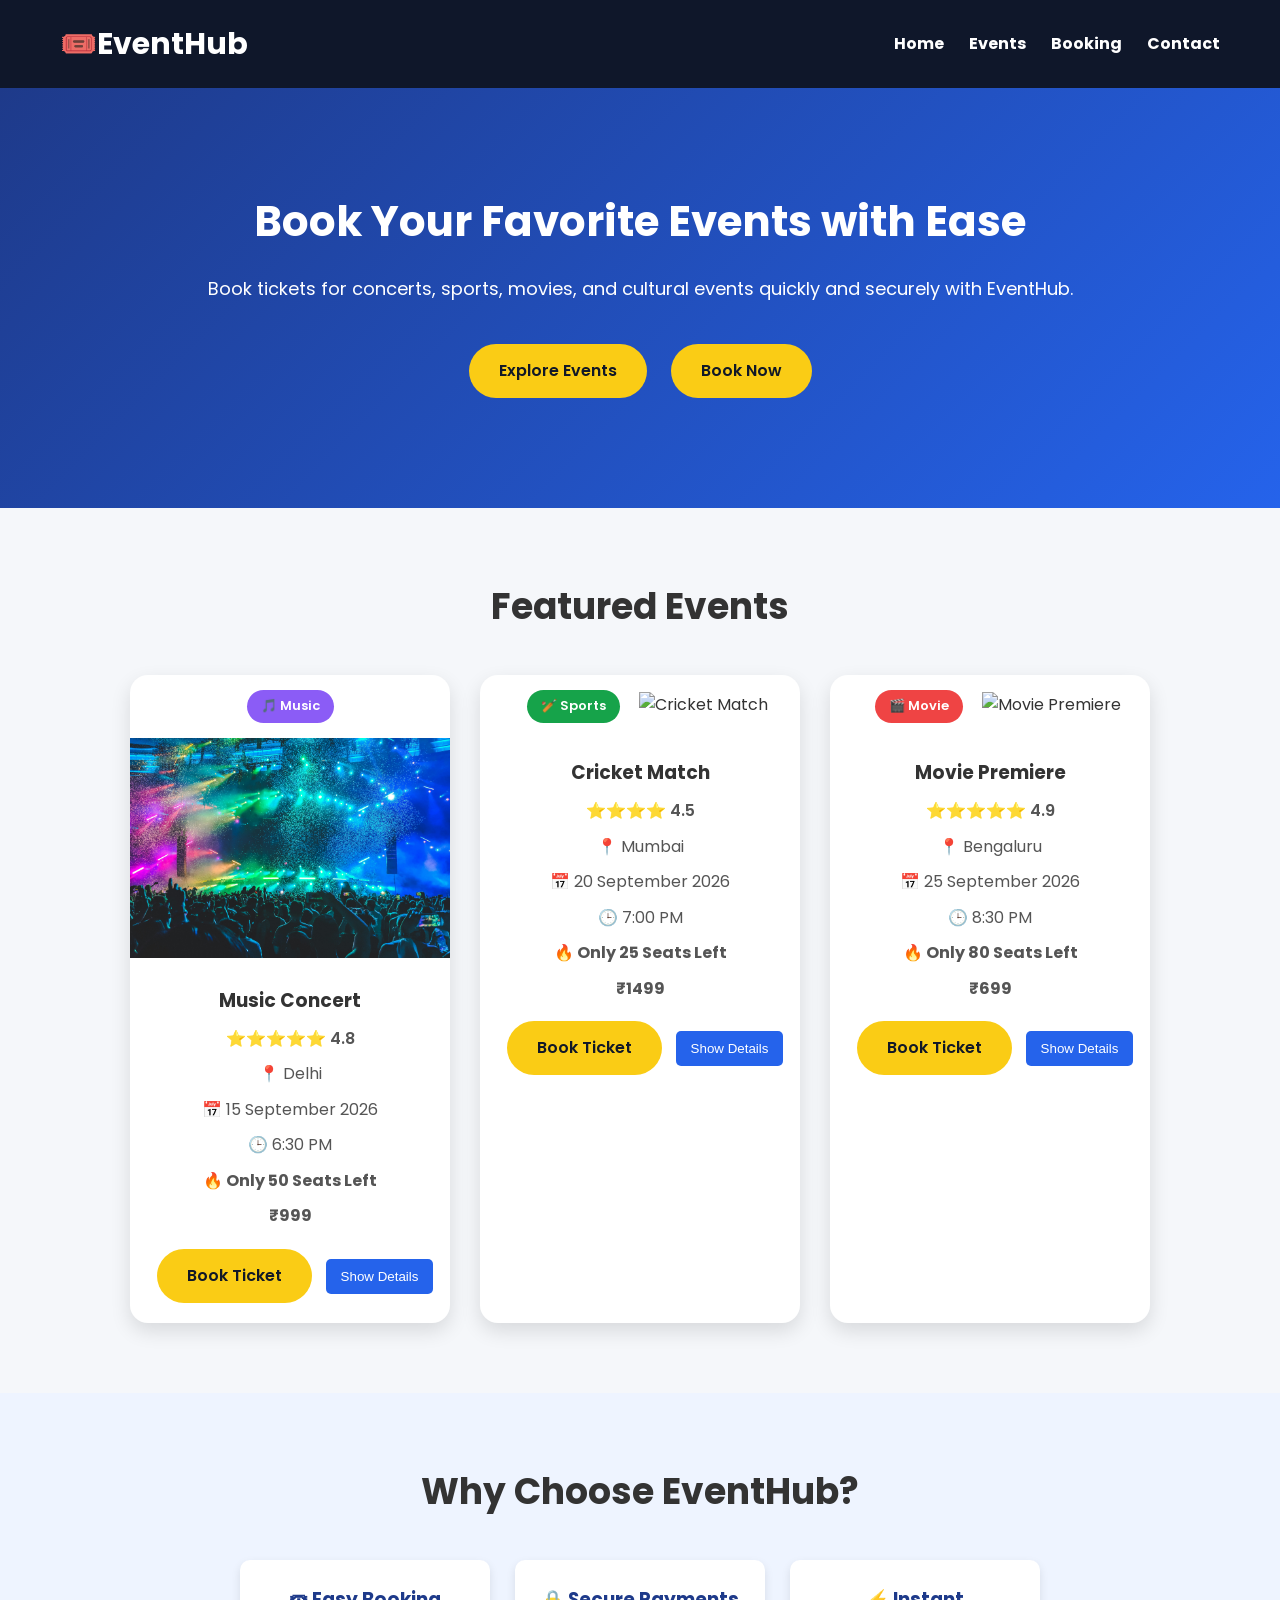
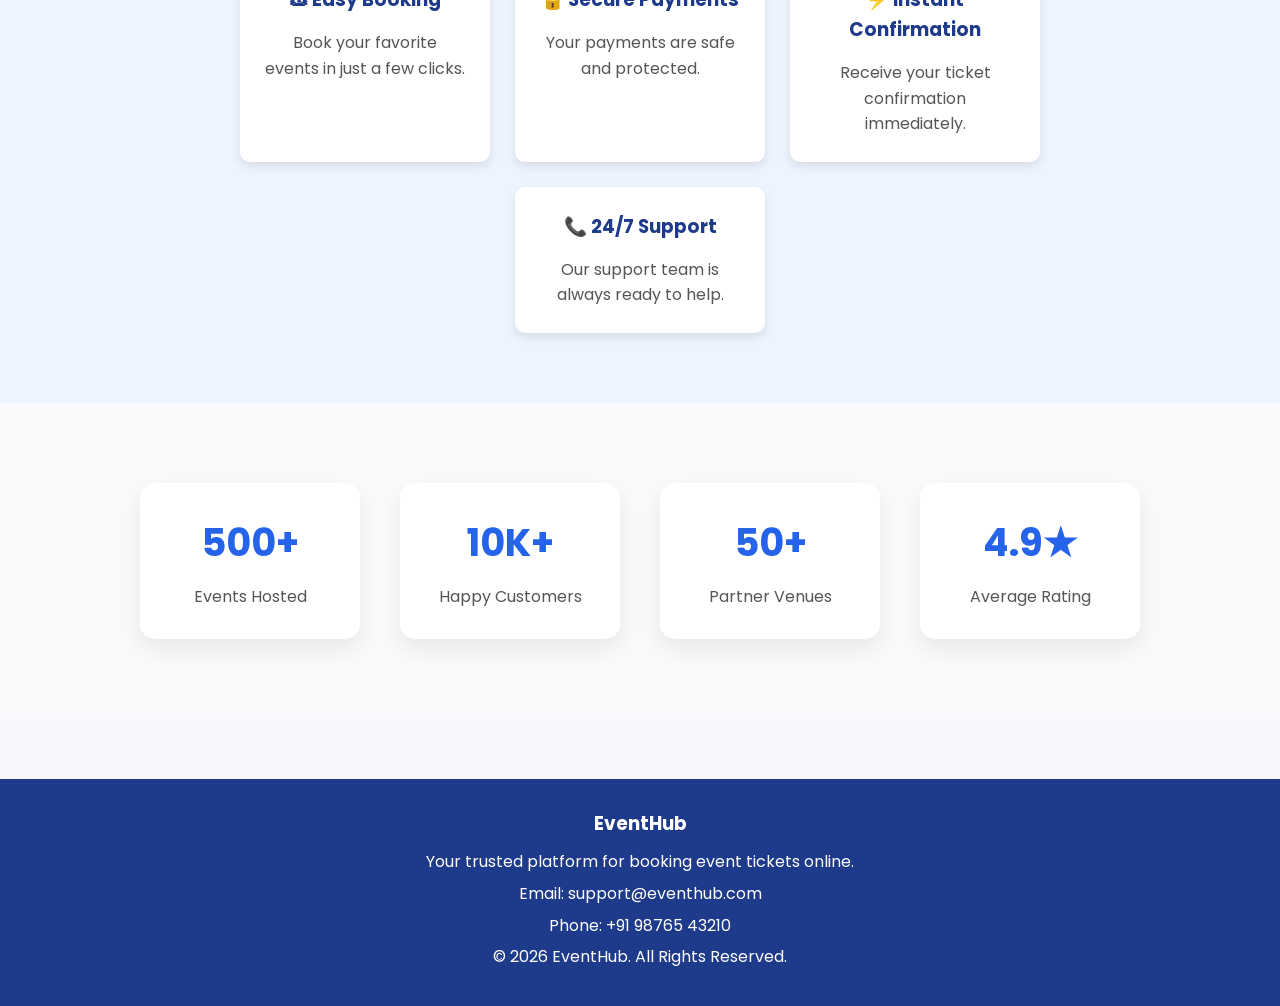
==== index.html @ b38b3102 "Add statistics section and enhance homepage UI" ====
<!DOCTYPE html>
<html lang="en">

<head>
    <meta charset="UTF-8">
    <meta name="viewport" content="width=device-width, initial-scale=1.0">
    <title>EventHub - Event Ticket Booking System</title>
    

    <link rel="preconnect" href="https://fonts.googleapis.com">
<link rel="preconnect" href="https://fonts.gstatic.com" crossorigin>

<link href="https://fonts.googleapis.com/css2?family=Poppins:wght@300;400;500;600;700&display=swap" rel="stylesheet">
    <link rel="stylesheet" href="css/style.css">
    <link rel="stylesheet" href="css/responsive.css">
</head>

<body>
<header>
    <div class="logo">
        <h1>🎟️EventHub</h1>
    </div>

    <nav>
        <ul>
            <li><a href="index.html">Home</a></li>
            <li><a href="events.html">Events</a></li>
            <li><a href="booking.html">Booking</a></li>
            <li><a href="contact.html">Contact</a></li>
        </ul>
    </nav>
</header>
<section class="hero">
    <div class="hero-content">
        <h2>Book Your Favorite Events with Ease</h2>

        <p>
            Book tickets for concerts, sports, movies, and cultural events
            quickly and securely with EventHub.
        </p>

        <a href="events.html" class="btn">Explore Events</a>
        <a href="booking.html" class="btn">Book Now</a>
    </div>
    </section>

     <section class="events">

    <h2>Featured Events</h2>

    <div class="event-container">

        <div class="event-card">
            <span class="badge music">🎵 Music</span>
            <img src="images/concert.jpg" alt="Music Concert">
            <h3>Music Concert</h3>
            <p class="rating">⭐⭐⭐⭐⭐ 4.8</p>
            <p>📍 Delhi</p>
            <p>📅 15 September 2026</p>
            <p>🕒 6:30 PM</p>
            <p class="seats">🔥 Only 50 Seats Left</p>
            <p><strong>₹999</strong></p>
            <a href="booking.html" class="btn">Book Ticket</a>
             <button class="details-btn">Show Details</button>

             <div class="event-details" style="display: none;">
    <p><strong>Venue:</strong> Jawaharlal Nehru Stadium, Delhi</p>
    <p><strong>Time:</strong> 6:30 PM</p>
    <p><strong>Organizer:</strong> EventHub</p>
</div>
        </div>

        <div class="event-card">
            <span class="badge sports">🏏 Sports</span>
            <img src="images/cricket.jpg" alt="Cricket Match">
            <h3>Cricket Match</h3>
            <p class="rating">⭐⭐⭐⭐ 4.5</p>
            <p>📍 Mumbai</p>
            <p>📅 20 September 2026</p>
            <p>🕒 7:00 PM</p>
            <p class="seats">🔥 Only 25 Seats Left</p>
            <p><strong>₹1499</strong></p>
            <a href="booking.html" class="btn">Book Ticket</a>
            <button class="details-btn">Show Details</button>

<div class="event-details" style="display: none;">
    <p><strong>Venue:</strong>Wankhede Stadium, Mumbai</p>
    <p><strong>Time:</strong> 7:00 PM</p>
    <p><strong>Organizer:</strong> EventHub</p>
</div>
        </div>

        <div class="event-card">
            <span class="badge movie">🎬 Movie</span>
            <img src="images/movie.jpg" alt="Movie Premiere">
            <h3>Movie Premiere</h3>
            <p class="rating">⭐⭐⭐⭐⭐ 4.9</p>
            <p>📍 Bengaluru</p>
            <p>📅 25 September 2026</p>
             <p>🕒 8:30 PM</p>
            <p class="seats">🔥 Only 80 Seats Left</p>
            <p><strong>₹699</strong></p>
            <a href="booking.html" class="btn">Book Ticket</a>
            <button class="details-btn">Show Details</button>

            <div class="event-details" style="display: none;">
    <p><strong>Venue:</strong> PVR Orion Mall, Bengaluru</p>
    <p><strong>Time:</strong> 8:30 PM</p>
    <p><strong>Organizer:</strong> EventHub</p>
</div>
        </div>

    </div>

</section>

<section class="why-us">

    <h2>Why Choose EventHub?</h2>

    <div class="why-container">

        <div class="why-card">
            <h3>🎟 Easy Booking</h3>
            <p>Book your favorite events in just a few clicks.</p>
        </div>

        <div class="why-card">
            <h3>🔒 Secure Payments</h3>
            <p>Your payments are safe and protected.</p>
        </div>

        <div class="why-card">
            <h3>⚡ Instant Confirmation</h3>
            <p>Receive your ticket confirmation immediately.</p>
        </div>

        <div class="why-card">
            <h3>📞 24/7 Support</h3>
            <p>Our support team is always ready to help.</p>
        </div>

    </div>

</section>

<section class="stats">

    <div class="stat-box">
        <h2>500+</h2>
        <p>Events Hosted</p>
    </div>

    <div class="stat-box">
        <h2>10K+</h2>
        <p>Happy Customers</p>
    </div>

    <div class="stat-box">
        <h2>50+</h2>
        <p>Partner Venues</p>
    </div>

    <div class="stat-box">
        <h2>4.9★</h2>
        <p>Average Rating</p>
    </div>

</section>
<script src="js/script.js"></script>
</body>

<footer>

    <h3>EventHub</h3>

    <p>Your trusted platform for booking event tickets online.</p>

    <p>Email: support@eventhub.com</p>

    <p>Phone: +91 98765 43210</p>

    <p>© 2026 EventHub. All Rights Reserved.</p>

</footer>

</html>
---- css/style.css ----
html{
    scroll-behavior:smooth;
}

/* Reset */
* {
    margin: 0;
    padding: 0;
    box-sizing: border-box;
}

body {
    font-family:'Poppins',sans-serif;
    line-height: 1.6;
    background-color: #f5f7fa;
    color: #333;
}

/* Header */
header {
    background: #0f172a;
    color: white;
    display: flex;
    justify-content: space-between;
    align-items: center;
    padding: 20px 60px;
}

.logo h1 {
    font-size: 30px;
}

/* Navigation */
nav ul {
    display: flex;
    list-style: none;
    gap: 25px;
}

nav a {
    color: white;
    text-decoration: none;
    font-weight: bold;
}

nav a:hover {
    color: #facc15;
}

/* Hero Section */
.hero {
    text-align: center;
    padding: 100px 20px;
    background:linear-gradient(135deg,#1e3a8a,#2563eb);
    color: white;
}

.hero h2 {
    font-size: 42px;
    margin-bottom: 20px;
}

.hero p {
    font-size: 18px;
    margin-bottom: 30px;
}

/* Buttons */
.btn{
    display:inline-block;
    padding:14px 30px;
    margin:10px;
    background:#facc15;
    color:#111827;
    text-decoration:none;
    border-radius:30px;
    font-weight:600;
    transition:.3s ease;
}

.btn:hover{
    transform:translateY(-3px);
    box-shadow:0 10px 20px rgba(0,0,0,.2);
    background:#eab308;
}

/* Featured Events */

.events{
    padding:70px 10%;
    text-align:center;
}

.events h2{
    font-size:36px;
    margin-bottom:40px;
}

.event-container{
    display:flex;
    justify-content:center;
    gap:30px;
    flex-wrap:wrap;
}

.event-card{
    background:#fff;
    width:320px;
    border-radius:18px;
    overflow:hidden;
    box-shadow:0 8px 20px rgba(0,0,0,.12);
    transition:.35s ease;
}

.event-card:hover{
    transform:translateY(-12px);
    box-shadow:0 18px 35px rgba(0,0,0,.18);
}

.event-card img{
    width:100%;
    height:220px;
    object-fit:cover;
    transition:.4s;
}

.event-card:hover img{
    transform:scale(1.05);
}

.event-card h3{
    margin-top:20px;
}

.event-card p{
    margin:10px;
    color:#555;
}

.event-card .btn{
    margin-bottom:20px;
}

/* Why Choose Us */

.why-us{
    padding:70px 10%;
    background:#eef4ff;
    text-align:center;
}

.why-us h2{
    font-size:36px;
    margin-bottom:40px;
}

.why-container{
    display:flex;
    gap:25px;
    justify-content:center;
    flex-wrap:wrap;
}

.why-card{
    background:white;
    width:250px;
    padding:25px;
    border-radius:10px;
    box-shadow:0 4px 10px rgba(0,0,0,.1);
    transition:.3s;
}

.why-card:hover{
    transform:translateY(-8px);
}

.why-card h3{
    margin-bottom:15px;
    color:#1e3a8a;
}

.why-card p{
    color:#555;
}

/* Footer */

footer{
    background:#1e3a8a;
    color:white;
    text-align:center;
    padding:40px 20px;
}

footer h3{
    margin-bottom:15px;
}

footer p{
    margin:8px 0;
}

/* Booking Section */

.booking{
    padding:70px 10%;
    text-align:center;
}

.booking h2{
    font-size:36px;
    margin-bottom:40px;
}

#bookingForm{
    max-width:600px;
    margin:auto;
    background:#ffffff;
    padding:30px;
    border-radius:12px;
    box-shadow:0 4px 12px rgba(0,0,0,0.15);
}

#bookingForm label{
    display:block;
    text-align:left;
    margin-top:15px;
    margin-bottom:8px;
    font-weight:bold;
}

#bookingForm input,
#bookingForm select{
    width:100%;
    padding:12px;
    border:1px solid #ccc;
    border-radius:6px;
    margin-bottom:15px;
    font-size:16px;
}

#bookingForm .btn{
    width:100%;
    margin-top:15px;
}

.details-btn{
    margin-top:10px;
    padding:10px 15px;
    background:#2563eb;
    color:white;
    border:none;
    border-radius:5px;
    cursor:pointer;
}

.event-details{
    margin-top:10px;
    text-align:left;
    padding:10px;
    background:#f5f5f5;
    border-radius:5px;
}

footer{
    background:#1e3a8a;
    color:white;
    text-align:center;
    padding:30px;
    margin-top:60px;
}

footer h3{
    margin-bottom:10px;
}

footer p{
    margin:6px 0;
}

#bookingForm textarea,
textarea{
    width:100%;
    padding:12px;
    border:1px solid #ccc;
    border-radius:6px;
    font-size:16px;
    margin-bottom:15px;
    resize:vertical;
}

/* Badge */

.badge{
    display:inline-block;
    padding:6px 14px;
    margin:15px;
    border-radius:30px;
    color:white;
    font-size:13px;
    font-weight:600;
}

.music{
    background:#8b5cf6;
}

.sports{
    background:#16a34a;
}

.movie{
    background:#ef4444;
}

/* Rating */

.rating{
    color:#f59e0b;
    font-weight:600;
}

/* Seats */

.seats{
    color:#dc2626;
    font-weight:bold;
}

/* Statistics */

.stats{
    display:flex;
    justify-content:center;
    gap:40px;
    flex-wrap:wrap;
    padding:80px 10%;
    background:#f8fafc;
}

.stat-box{
    background:white;
    width:220px;
    padding:30px;
    border-radius:15px;
    text-align:center;
    box-shadow:0 10px 25px rgba(0,0,0,.08);
    transition:.3s;
}

.stat-box:hover{
    transform:translateY(-8px);
}

.stat-box h2{
    color:#2563eb;
    font-size:38px;
    margin-bottom:10px;
}

.stat-box p{
    color:#555;
}
---- css/responsive.css ----
/* Tablet */

@media (max-width:992px){

header{
    flex-direction:column;
    text-align:center;
    padding:20px;
}

nav ul{
    margin-top:15px;
    flex-wrap:wrap;
    justify-content:center;
}

.hero h2{
    font-size:34px;
}

.event-container{
    justify-content:center;
}

}


/* Mobile */

@media (max-width:768px){

header{
    padding:20px;
}

nav ul{
    flex-direction:column;
    gap:15px;
}

.hero{
    padding:70px 20px;
}

.hero h2{
    font-size:28px;
}

.hero p{
    font-size:16px;
}

.event-card{
    width:100%;
}

.booking{
    padding:40px 20px;
}

#bookingForm{
    width:100%;
}

footer{
    text-align:center;
}

}
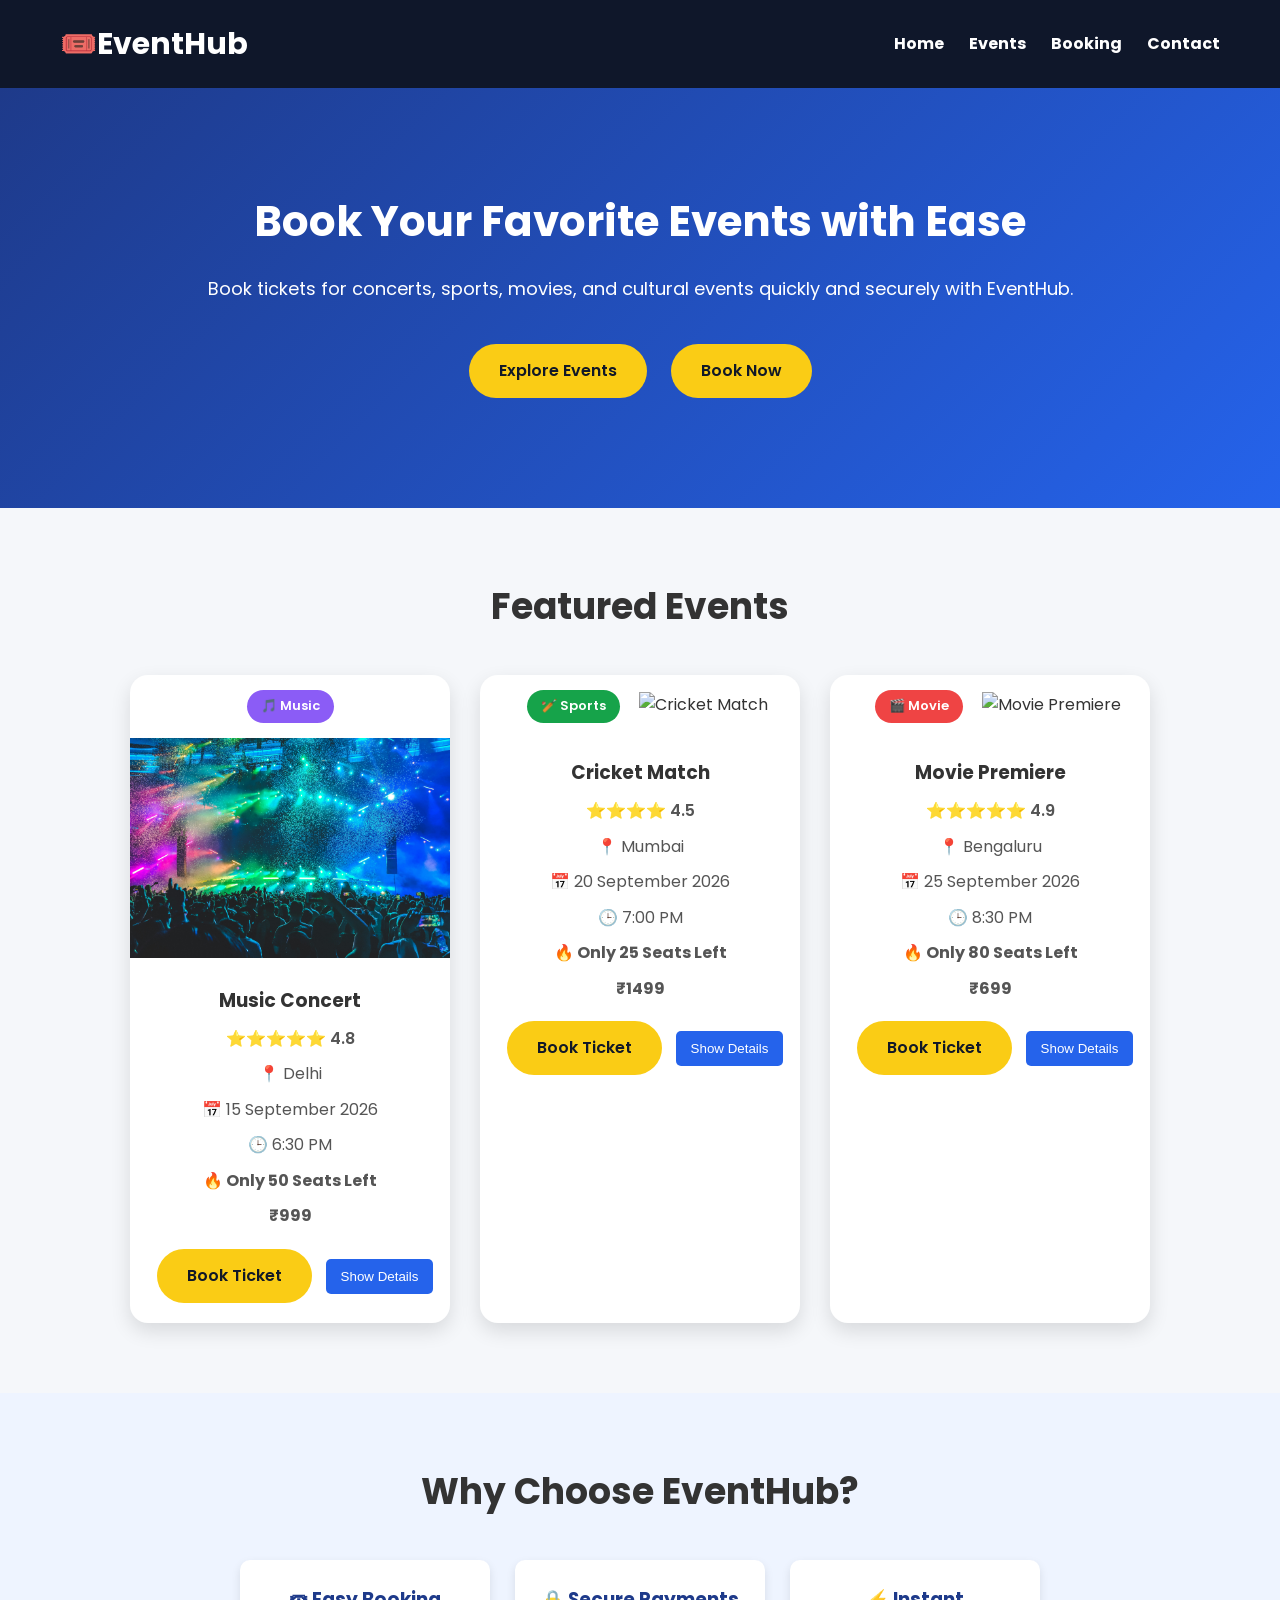
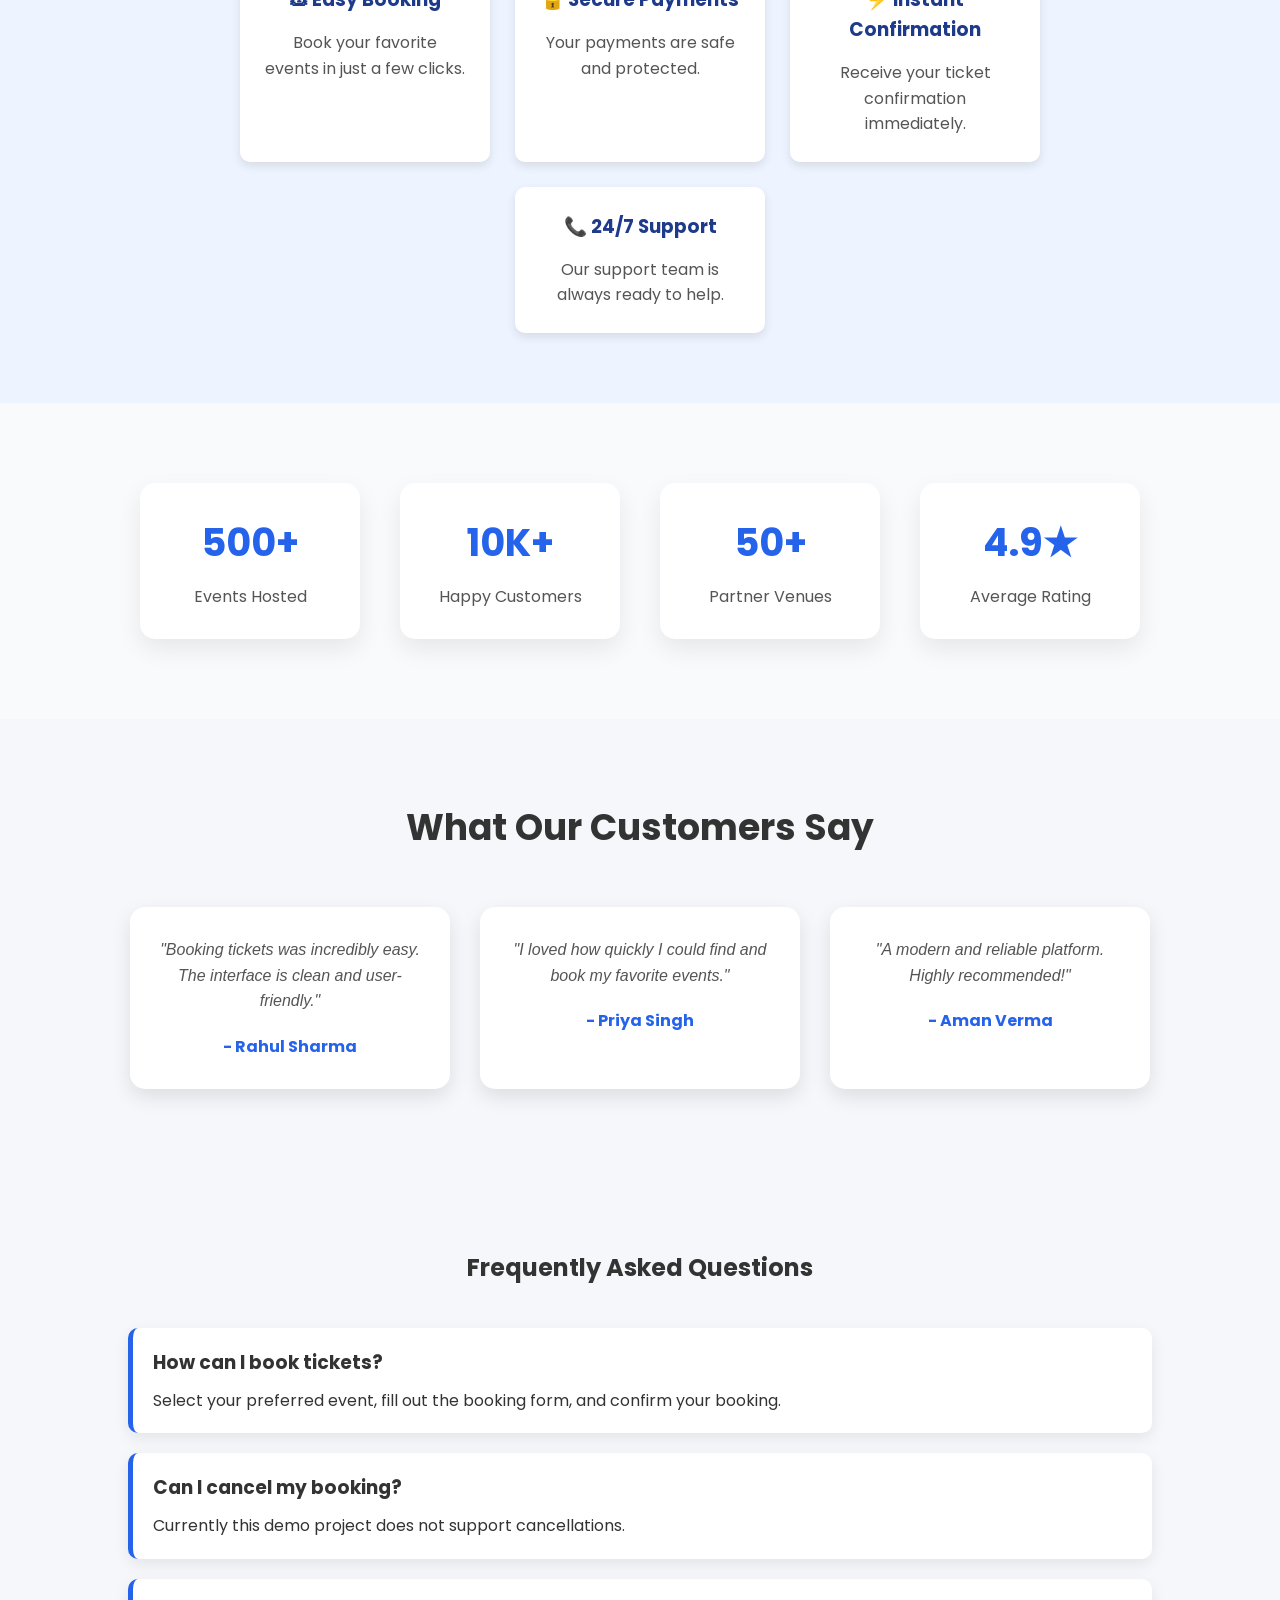
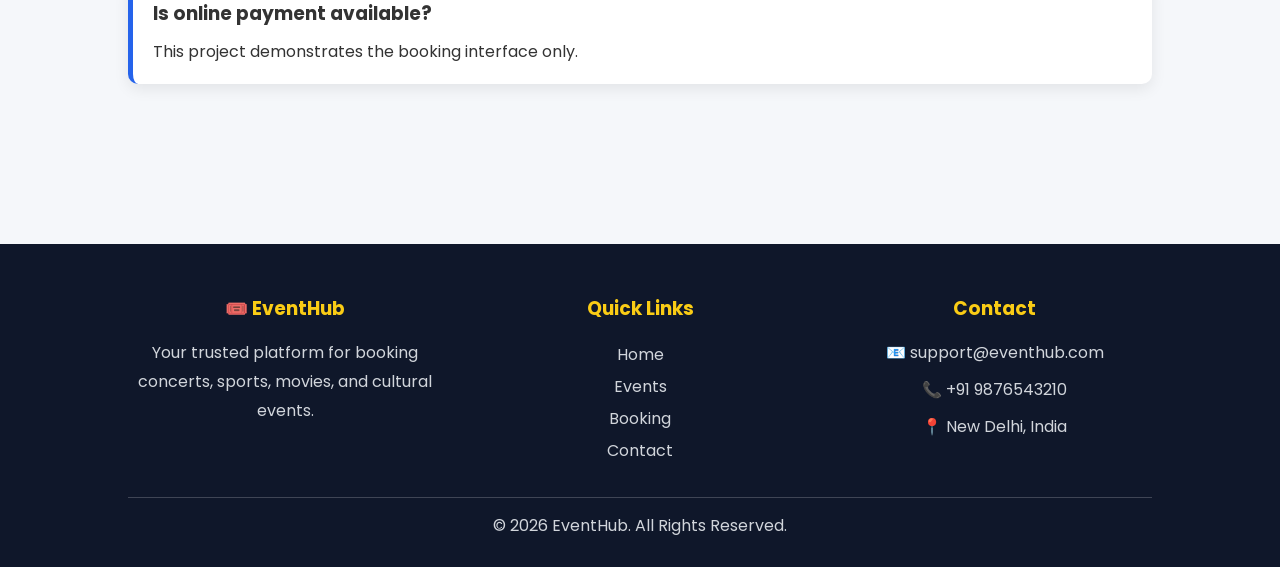
==== commit 1828eb85: "Add testimonials, FAQ,and professional footer" ====
--- a/index.html
+++ b/index.html
@@ -167,20 +167,86 @@
     </div>
 
 </section>
+
+<section class="testimonials">
+
+    <h2>What Our Customers Say</h2>
+
+    <div class="testimonial-container">
+
+        <div class="testimonial-card">
+            <p>"Booking tickets was incredibly easy. The interface is clean and user-friendly."</p>
+            <h4>- Rahul Sharma</h4>
+        </div>
+
+        <div class="testimonial-card">
+            <p>"I loved how quickly I could find and book my favorite events."</p>
+            <h4>- Priya Singh</h4>
+        </div>
+
+        <div class="testimonial-card">
+            <p>"A modern and reliable platform. Highly recommended!"</p>
+            <h4>- Aman Verma</h4>
+        </div>
+
+    </div>
+
+</section>
+
+<section class="faq">
+
+<h2>Frequently Asked Questions</h2>
+
+<div class="faq-item">
+<h3>How can I book tickets?</h3>
+<p>Select your preferred event, fill out the booking form, and confirm your booking.</p>
+</div>
+
+<div class="faq-item">
+<h3>Can I cancel my booking?</h3>
+<p>Currently this demo project does not support cancellations.</p>
+</div>
+
+<div class="faq-item">
+<h3>Is online payment available?</h3>
+<p>This project demonstrates the booking interface only.</p>
+</div>
+
+</section>
 <script src="js/script.js"></script>
 </body>
 
 <footer>
 
-    <h3>EventHub</h3>
-
-    <p>Your trusted platform for booking event tickets online.</p>
-
-    <p>Email: support@eventhub.com</p>
-
-    <p>Phone: +91 98765 43210</p>
-
-    <p>© 2026 EventHub. All Rights Reserved.</p>
+    <div class="footer-container">
+
+        <div class="footer-box">
+            <h3>🎟️ EventHub</h3>
+            <p>Your trusted platform for booking concerts, sports, movies, and cultural events.</p>
+        </div>
+
+        <div class="footer-box">
+            <h3>Quick Links</h3>
+            <a href="index.html">Home</a><br>
+            <a href="events.html">Events</a><br>
+            <a href="booking.html">Booking</a><br>
+            <a href="contact.html">Contact</a>
+        </div>
+
+        <div class="footer-box">
+            <h3>Contact</h3>
+            <p>📧 support@eventhub.com</p>
+            <p>📞 +91 9876543210</p>
+            <p>📍 New Delhi, India</p>
+        </div>
+
+    </div>
+
+    <hr>
+
+    <p class="copyright">
+        © 2026 EventHub. All Rights Reserved.
+    </p>
 
 </footer>
 
--- a/css/style.css
+++ b/css/style.css
@@ -262,20 +262,56 @@
     border-radius:5px;
 }
 
+/* Footer */
+
 footer{
-    background:#1e3a8a;
+    background:#0f172a;
     color:white;
-    text-align:center;
-    padding:30px;
+    padding:50px 10% 20px;
     margin-top:60px;
 }
 
-footer h3{
-    margin-bottom:10px;
-}
-
-footer p{
-    margin:6px 0;
+.footer-container{
+    display:flex;
+    justify-content:space-between;
+    flex-wrap:wrap;
+    gap:40px;
+}
+
+.footer-box{
+    flex:1;
+    min-width:220px;
+}
+
+.footer-box h3{
+    margin-bottom:15px;
+    color:#facc15;
+}
+
+.footer-box p{
+    color:#d1d5db;
+    line-height:1.8;
+}
+
+.footer-box a{
+    color:#d1d5db;
+    text-decoration:none;
+    line-height:2;
+}
+
+.footer-box a:hover{
+    color:#facc15;
+}
+
+footer hr{
+    margin:30px 0 15px;
+    border:0;
+    border-top:1px solid rgba(255,255,255,.2);
+}
+
+.copyright{
+    text-align:center;
+    color:#d1d5db;
 }
 
 #bookingForm textarea,
@@ -360,4 +396,70 @@
 
 .stat-box p{
     color:#555;
+}
+
+/* Testimonials */
+
+.testimonials{
+    padding:80px 10%;
+    text-align:center;
+}
+
+.testimonials h2{
+    margin-bottom:50px;
+    font-size:36px;
+}
+
+.testimonial-container{
+    display:flex;
+    justify-content:center;
+    gap:30px;
+    flex-wrap:wrap;
+}
+
+.testimonial-card{
+    width:320px;
+    background:white;
+    padding:30px;
+    border-radius:15px;
+    box-shadow:0 8px 20px rgba(0,0,0,.1);
+    transition:.3s;
+}
+
+.testimonial-card:hover{
+    transform:translateY(-10px);
+}
+
+.testimonial-card p{
+    font-style:italic;
+    color:#555;
+}
+
+.testimonial-card h4{
+    margin-top:20px;
+    color:#2563eb;
+}
+
+/* FAQ */
+
+.faq{
+    padding:80px 10%;
+}
+
+.faq h2{
+    text-align:center;
+    margin-bottom:40px;
+}
+
+.faq-item{
+    background:white;
+    padding:20px;
+    margin-bottom:20px;
+    border-left:5px solid #2563eb;
+    border-radius:10px;
+    box-shadow:0 5px 15px rgba(0,0,0,.08);
+}
+
+.faq-item h3{
+    margin-bottom:10px;
 }
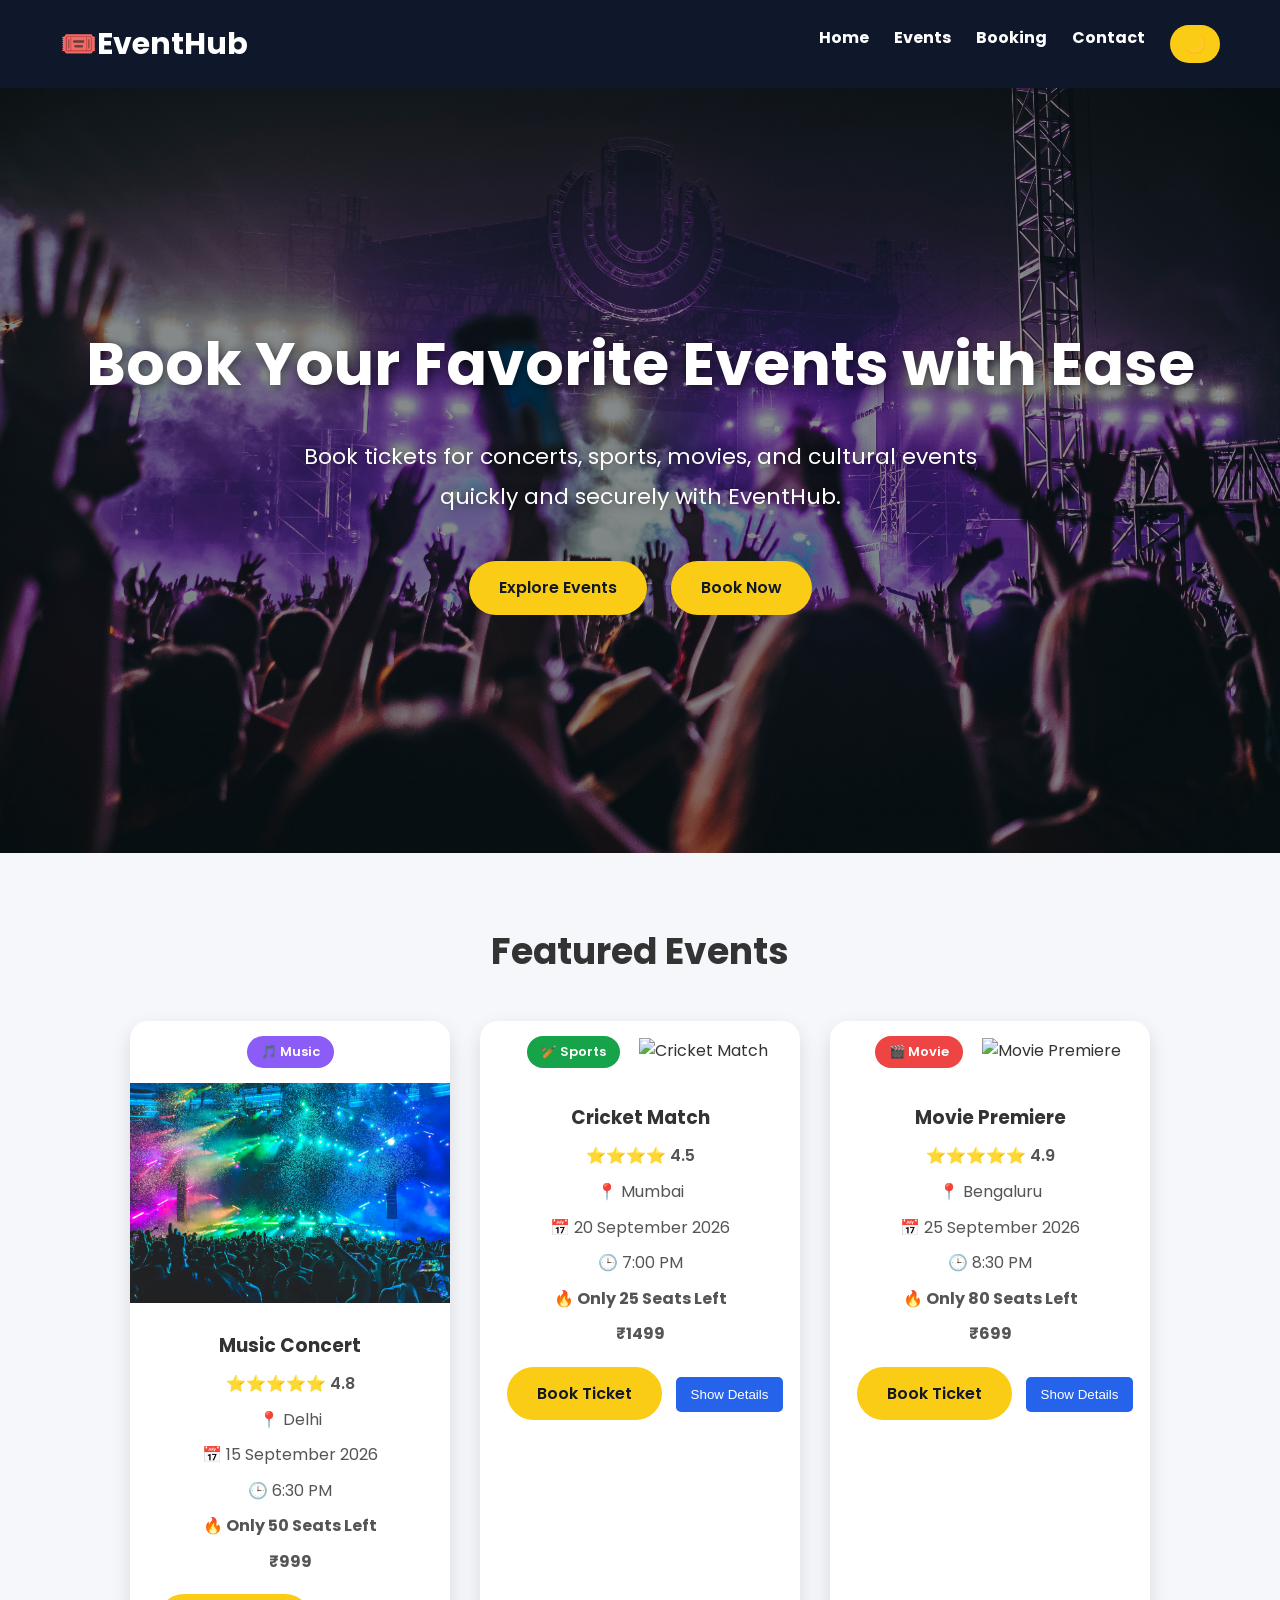
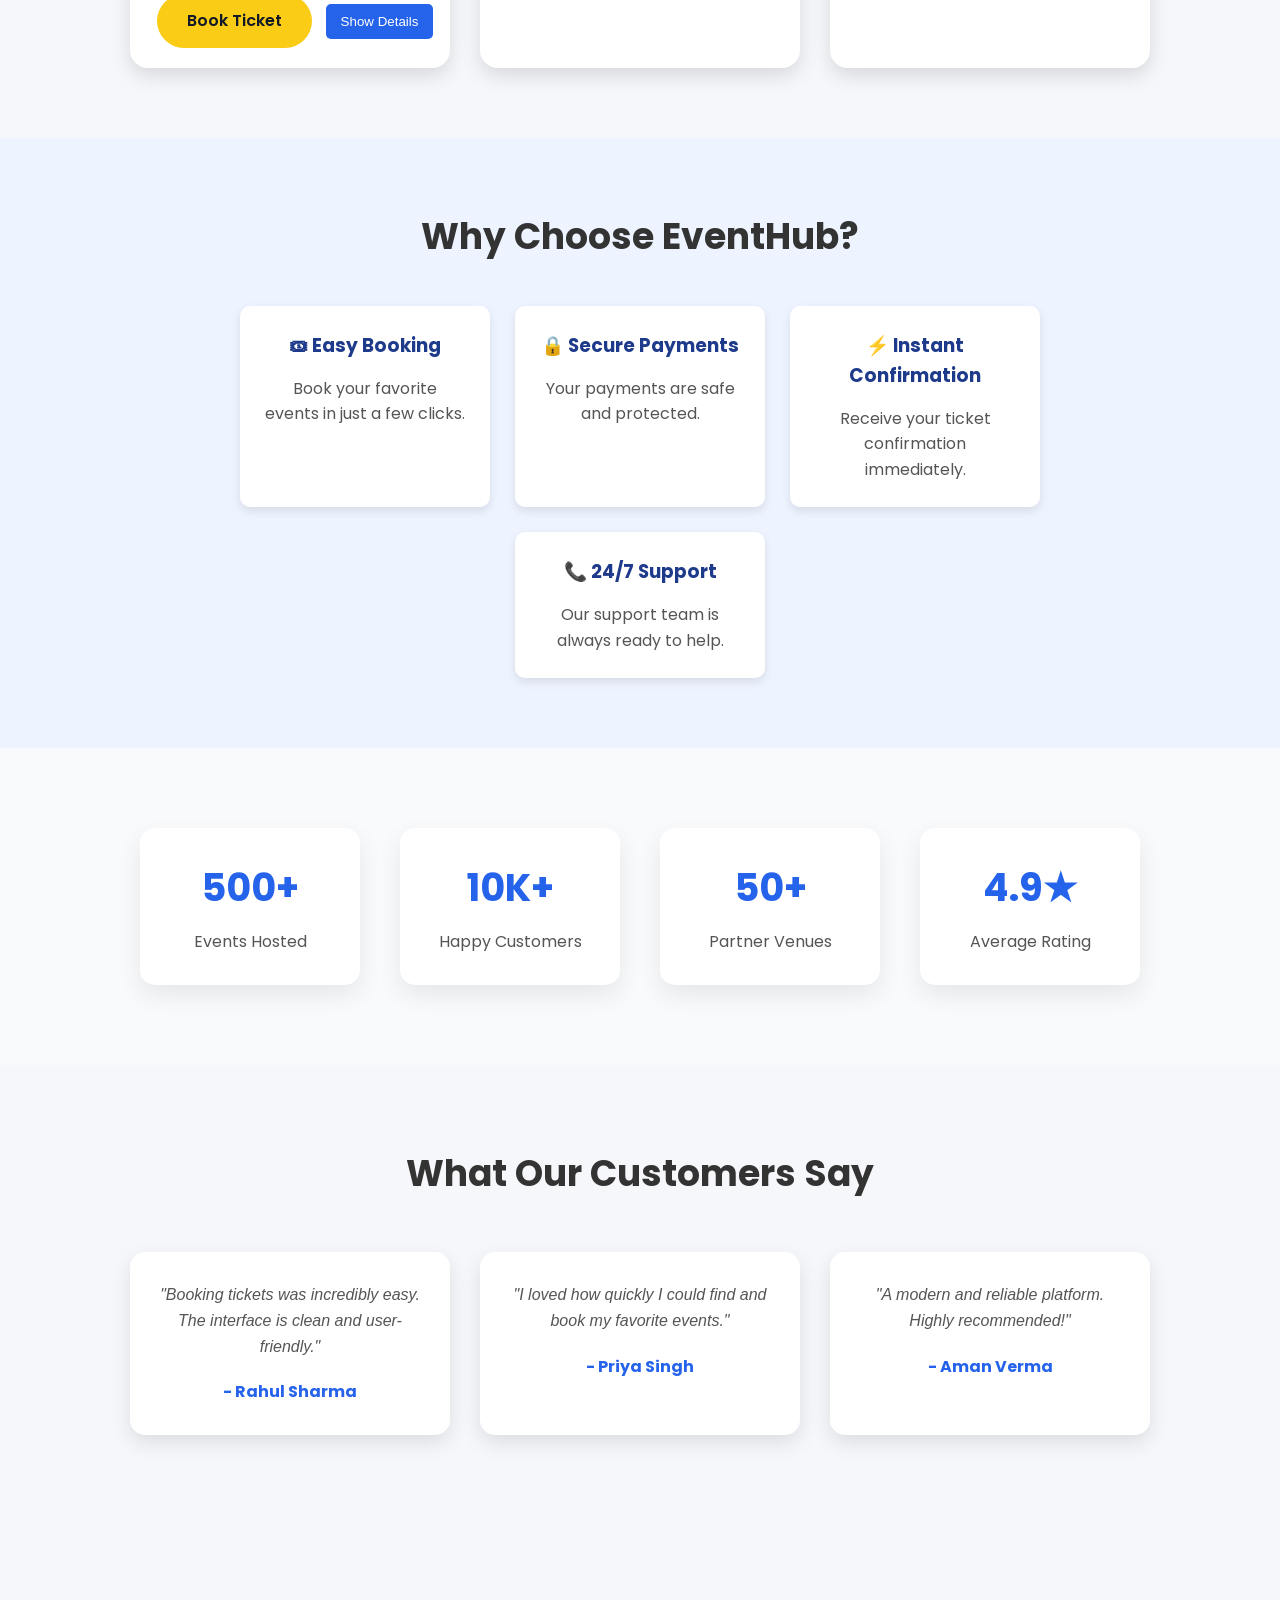
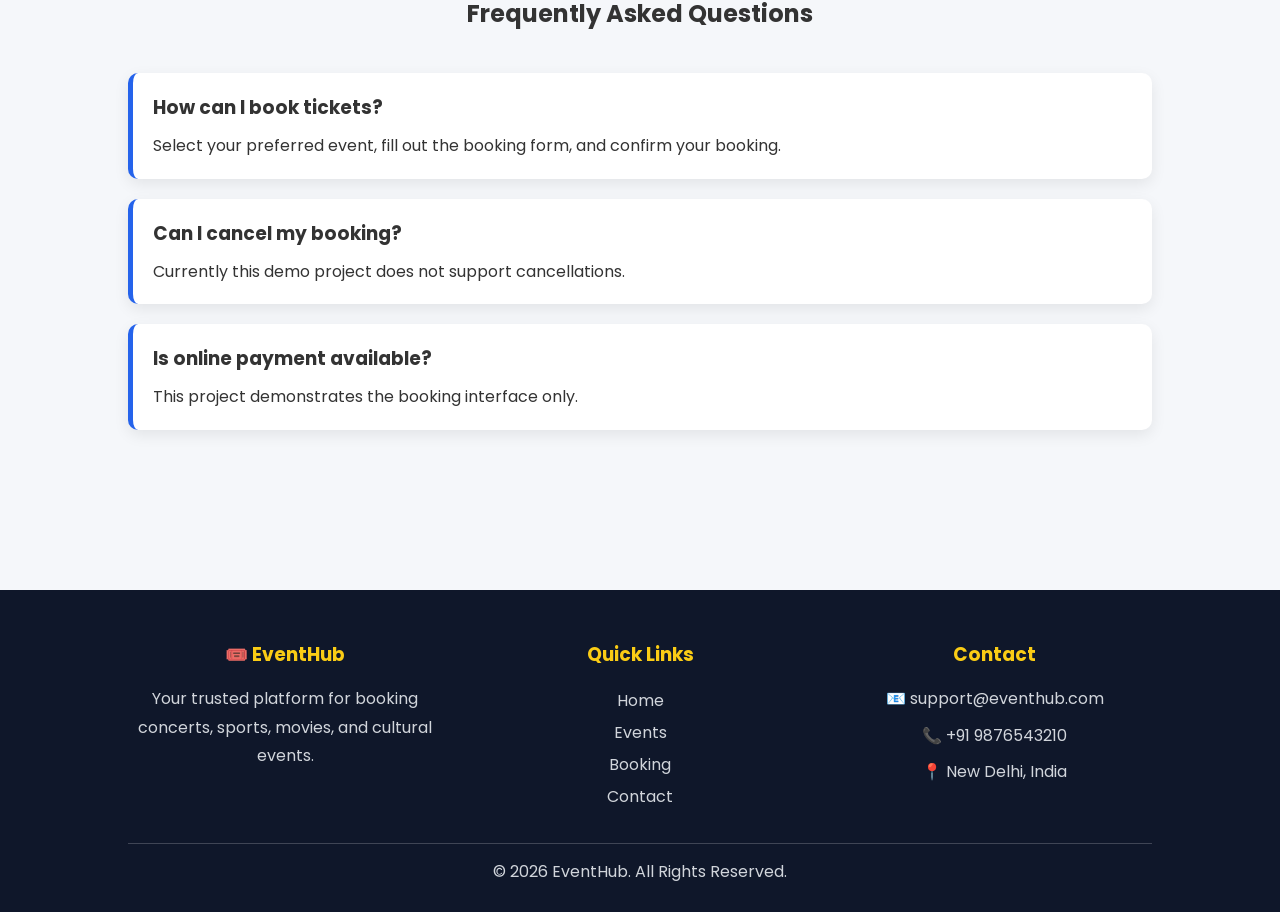
==== commit 1214e9fb: "Add dark mode and local storage support" ====
--- a/index.html
+++ b/index.html
@@ -27,6 +27,7 @@
             <li><a href="events.html">Events</a></li>
             <li><a href="booking.html">Booking</a></li>
             <li><a href="contact.html">Contact</a></li>
+            <button id="theme-toggle" class="theme-btn">🌙</button>
         </ul>
     </nav>
 </header>
--- a/css/style.css
+++ b/css/style.css
@@ -48,21 +48,56 @@
 }
 
 /* Hero Section */
-.hero {
+.hero{
+    position: relative;
+    min-height: 85vh;
+    display: flex;
+    justify-content: center;
+    align-items: center;
     text-align: center;
-    padding: 100px 20px;
-    background:linear-gradient(135deg,#1e3a8a,#2563eb);
-    color: white;
-}
-
-.hero h2 {
-    font-size: 42px;
-    margin-bottom: 20px;
-}
-
-.hero p {
-    font-size: 18px;
-    margin-bottom: 30px;
+    padding: 120px 20px;
+    color: #fff;
+
+    background:
+        linear-gradient(rgba(0,0,0,0.45), rgba(0,0,0,0.45)),
+        url("../images/hero-bg.jpg");
+
+    background-size: cover;
+    background-position: center;
+    background-repeat: no-repeat;
+}
+.hero h2{
+    font-size: 60px;
+    font-weight: 700;
+    color: #fff;
+    margin-bottom: 25px;
+    text-shadow: 2px 2px 10px rgba(0,0,0,0.5);
+}
+
+.hero p{
+    color: #fff;
+    font-size: 22px;
+    max-width: 750px;
+    margin: 0 auto 35px;
+    line-height: 1.8;
+    text-shadow: 1px 1px 8px rgba(0,0,0,0.5);
+}
+.hero-content{
+    animation: fadeUp 1s ease;
+}
+
+@keyframes fadeUp{
+
+    from{
+        opacity:0;
+        transform:translateY(30px);
+    }
+
+    to{
+        opacity:1;
+        transform:translateY(0);
+    }
+
 }
 
 /* Buttons */
@@ -462,4 +497,46 @@
 
 .faq-item h3{
     margin-bottom:10px;
+}
+
+/* Theme Toggle Button */
+
+.theme-btn{
+    background:#facc15;
+    border:none;
+    padding:8px 14px;
+    border-radius:30px;
+    cursor:pointer;
+    font-size:18px;
+    font-weight:bold;
+    transition:.3s;
+}
+
+.theme-btn:hover{
+    transform:scale(1.1);
+}
+
+/* Dark Mode */
+
+.dark-mode{
+    background:#0f172a;
+    color:white;
+}
+
+.dark-mode .events,
+.dark-mode .testimonials,
+.dark-mode .faq{
+    background:#1e293b;
+}
+
+.dark-mode .event-card,
+.dark-mode .testimonial-card,
+.dark-mode .faq-item{
+    background:#334155;
+    color:white;
+}
+
+.dark-mode .event-card p,
+.dark-mode .testimonial-card p{
+    color:#e5e7eb;
 }
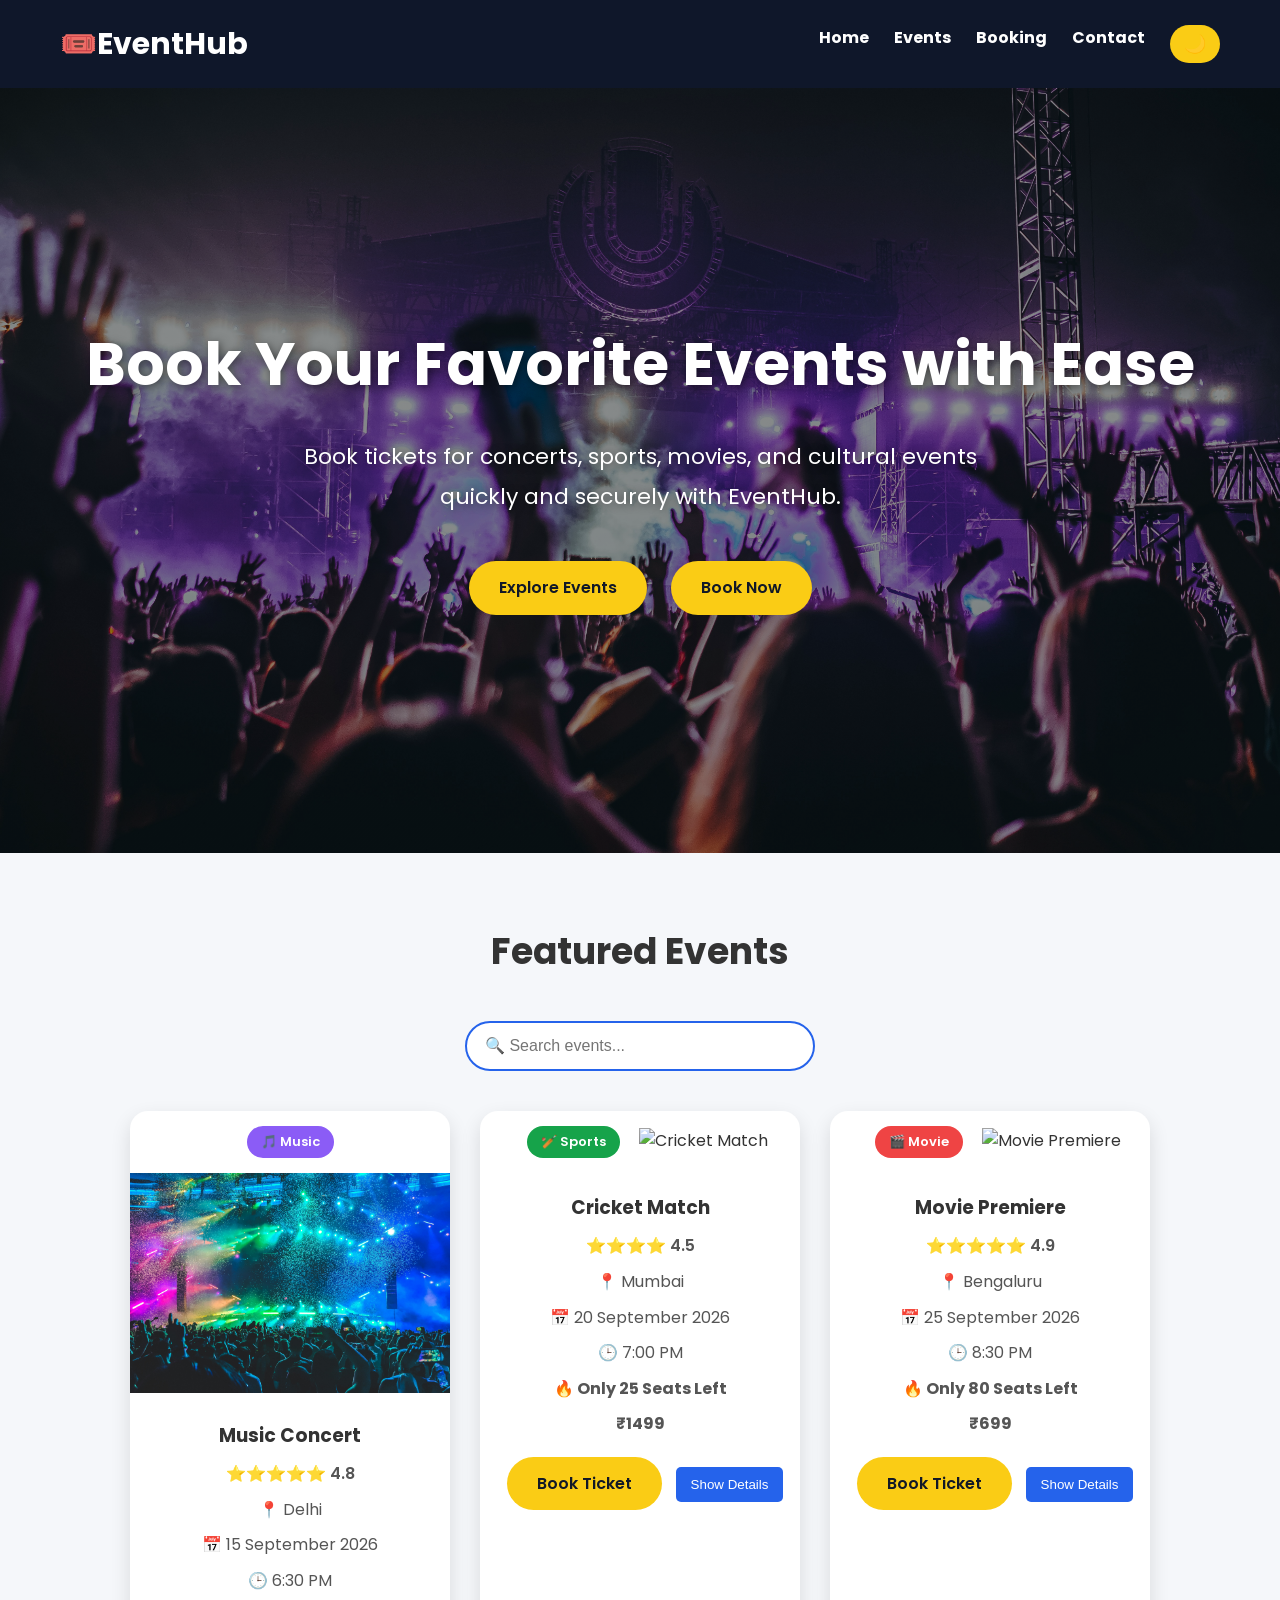
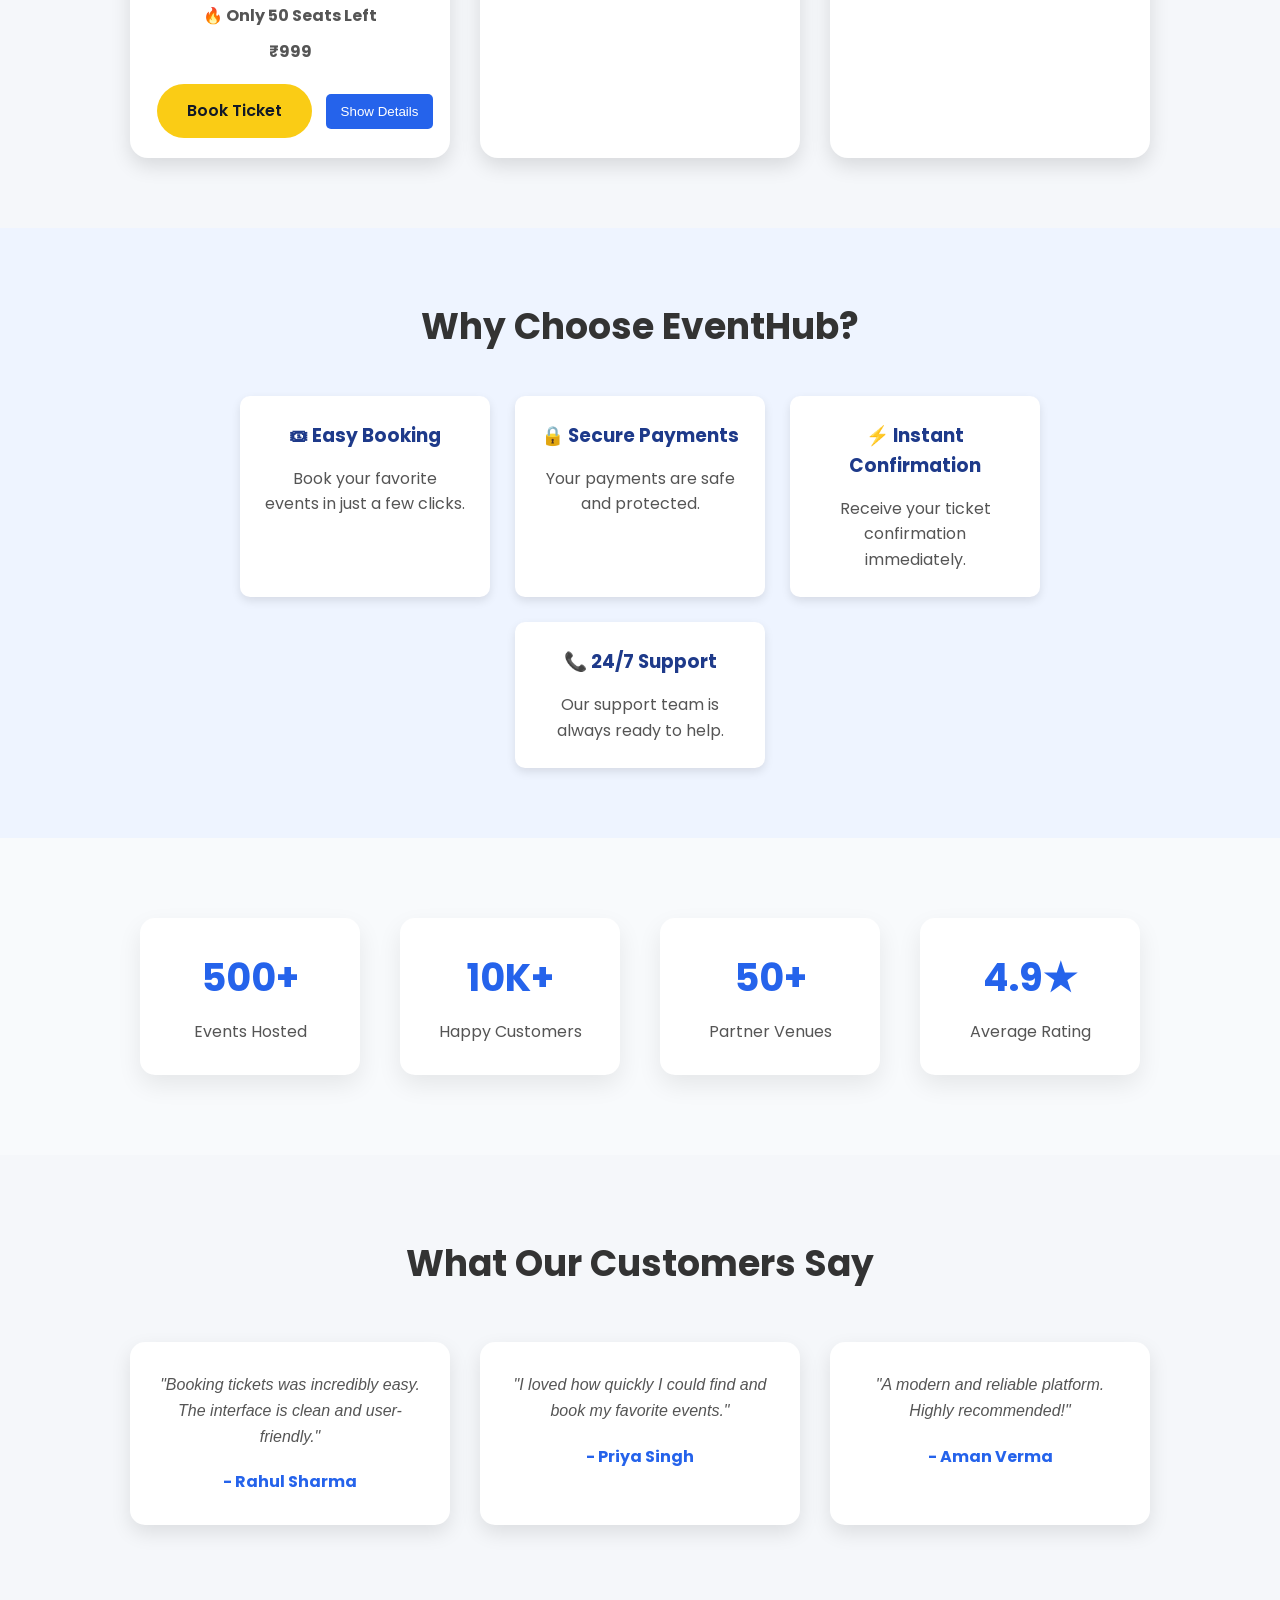
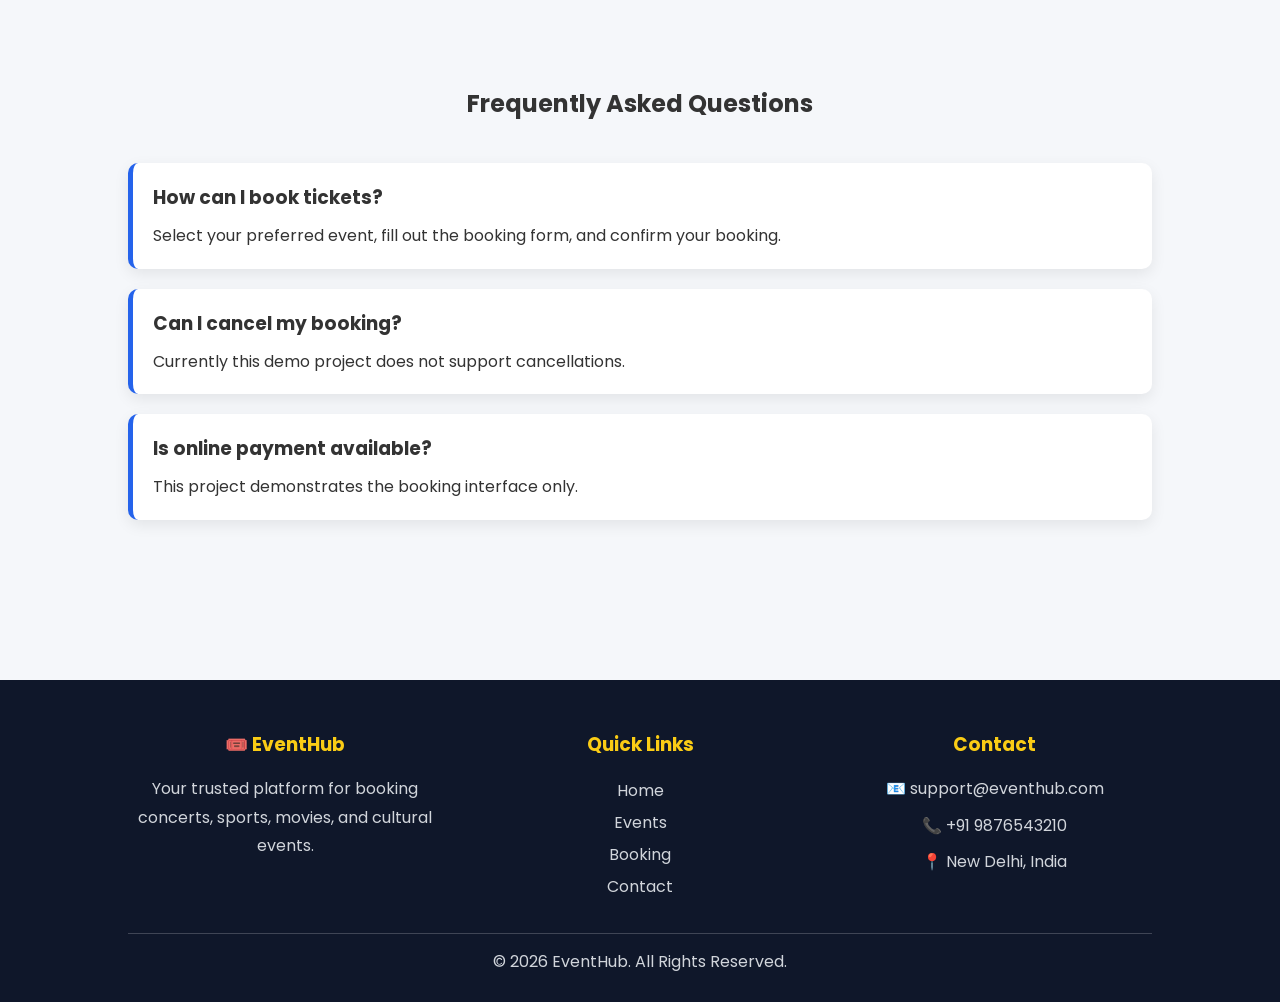
==== commit 9cafdf3d: "Add event search functionality using JavaScript" ====
--- a/index.html
+++ b/index.html
@@ -49,9 +49,17 @@
 
     <h2>Featured Events</h2>
 
+    <div class="search-box">
+    <input
+        type="text"
+        id="searchInput"
+        placeholder="🔍 Search events..."
+    >
+</div>
+
     <div class="event-container">
 
-        <div class="event-card">
+        <div class="event-card" id="music-event">
             <span class="badge music">🎵 Music</span>
             <img src="images/concert.jpg" alt="Music Concert">
             <h3>Music Concert</h3>
@@ -71,7 +79,7 @@
 </div>
         </div>
 
-        <div class="event-card">
+        <div class="event-card" id="sports-event">
             <span class="badge sports">🏏 Sports</span>
             <img src="images/cricket.jpg" alt="Cricket Match">
             <h3>Cricket Match</h3>
@@ -91,7 +99,7 @@
 </div>
         </div>
 
-        <div class="event-card">
+            <div class="event-card" id="movie-event">
             <span class="badge movie">🎬 Movie</span>
             <img src="images/movie.jpg" alt="Movie Premiere">
             <h3>Movie Premiere</h3>
--- a/css/style.css
+++ b/css/style.css
@@ -539,4 +539,26 @@
 .dark-mode .event-card p,
 .dark-mode .testimonial-card p{
     color:#e5e7eb;
+}
+
+/* Search Box */
+
+.search-box{
+    margin:30px 0 40px;
+    text-align:center;
+}
+
+.search-box input{
+    width:350px;
+    max-width:90%;
+    padding:14px 18px;
+    border:2px solid #2563eb;
+    border-radius:30px;
+    font-size:16px;
+    outline:none;
+    transition:.3s;
+}
+
+.search-box input:focus{
+    box-shadow:0 0 12px rgba(37,99,235,.3);
 }
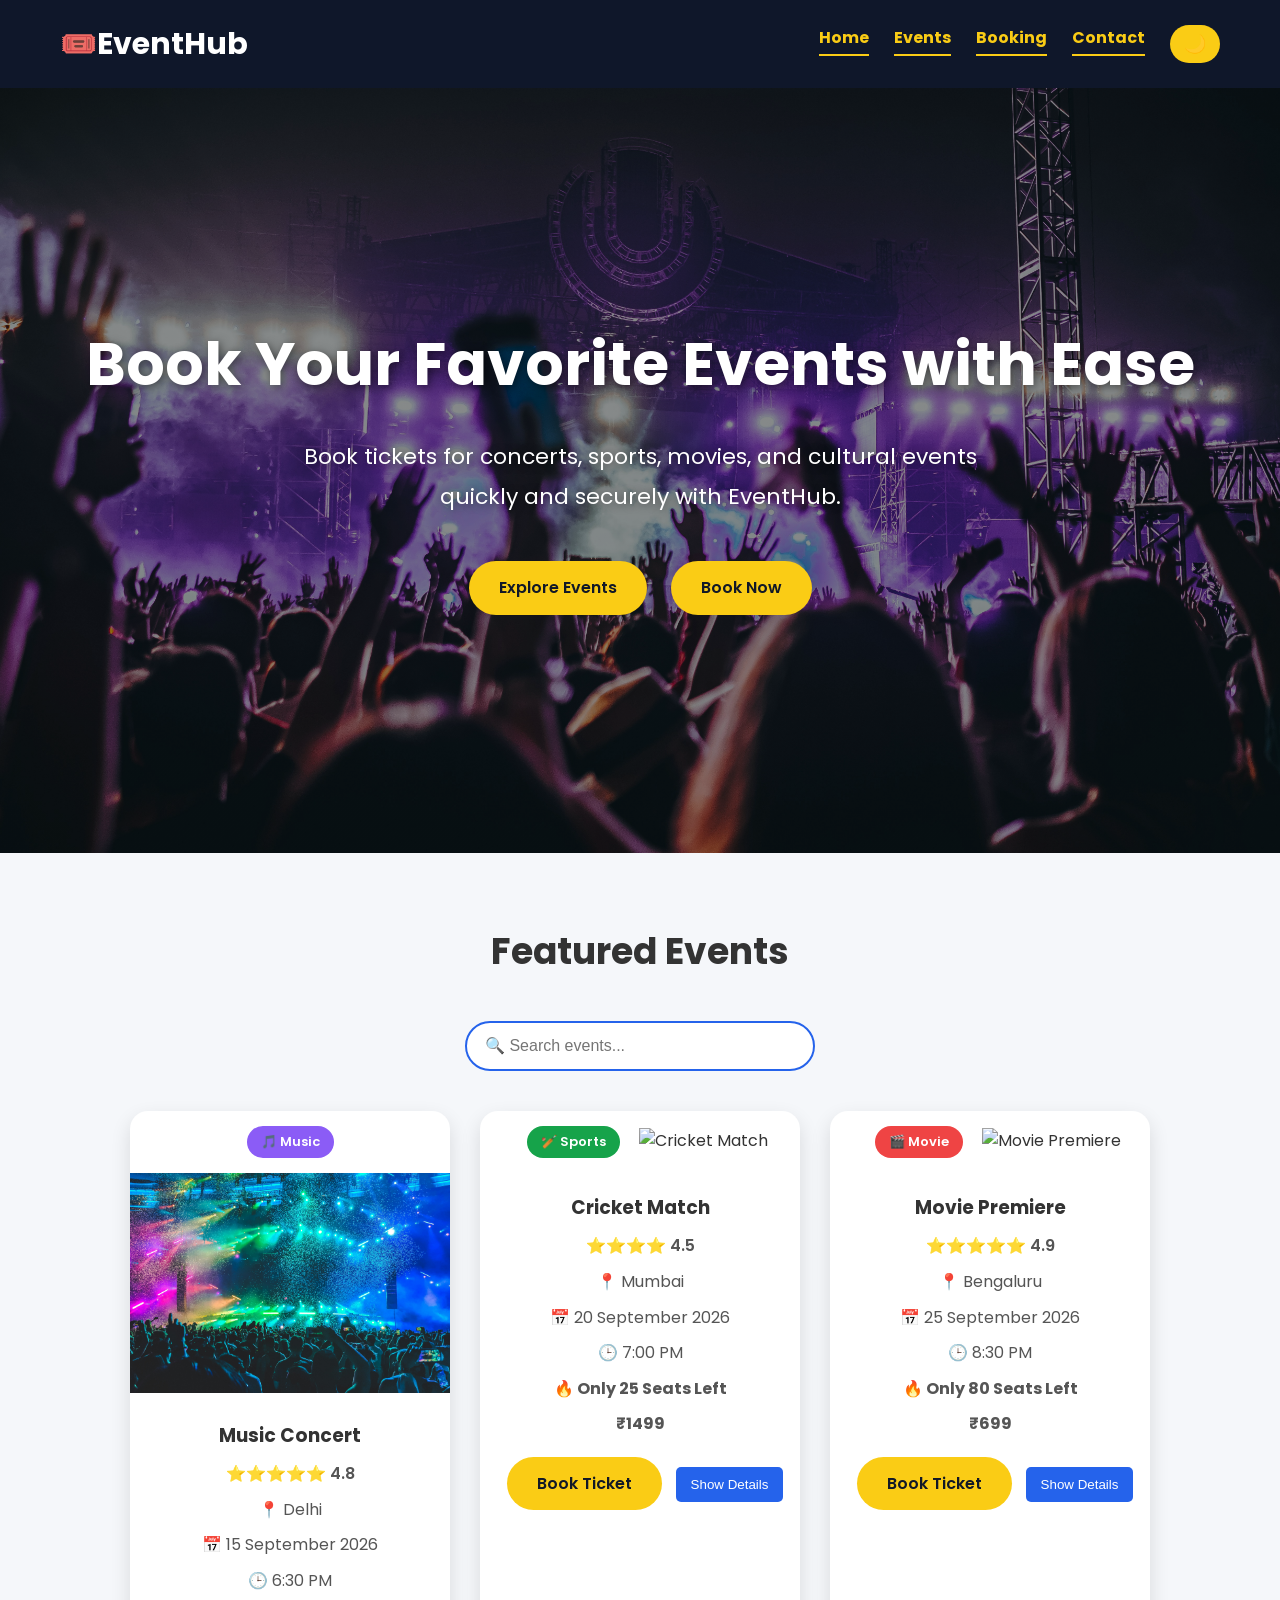
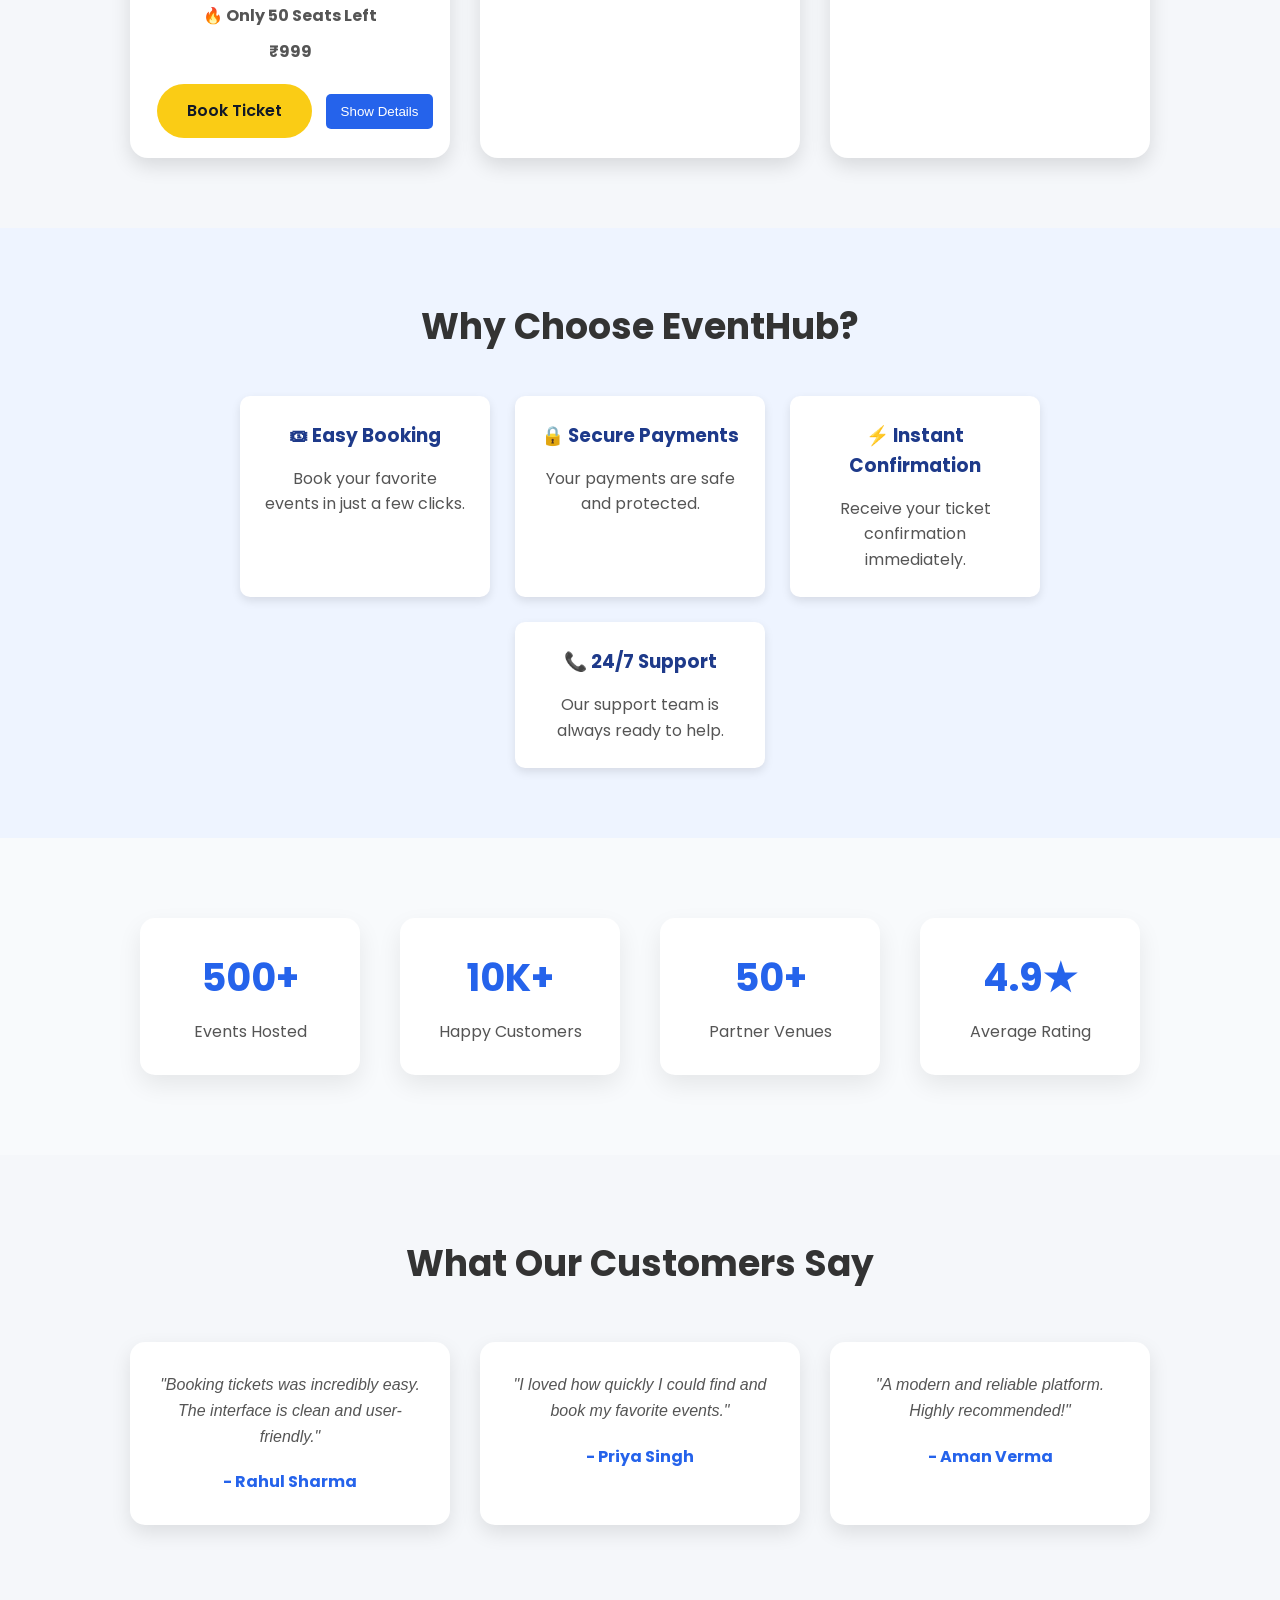
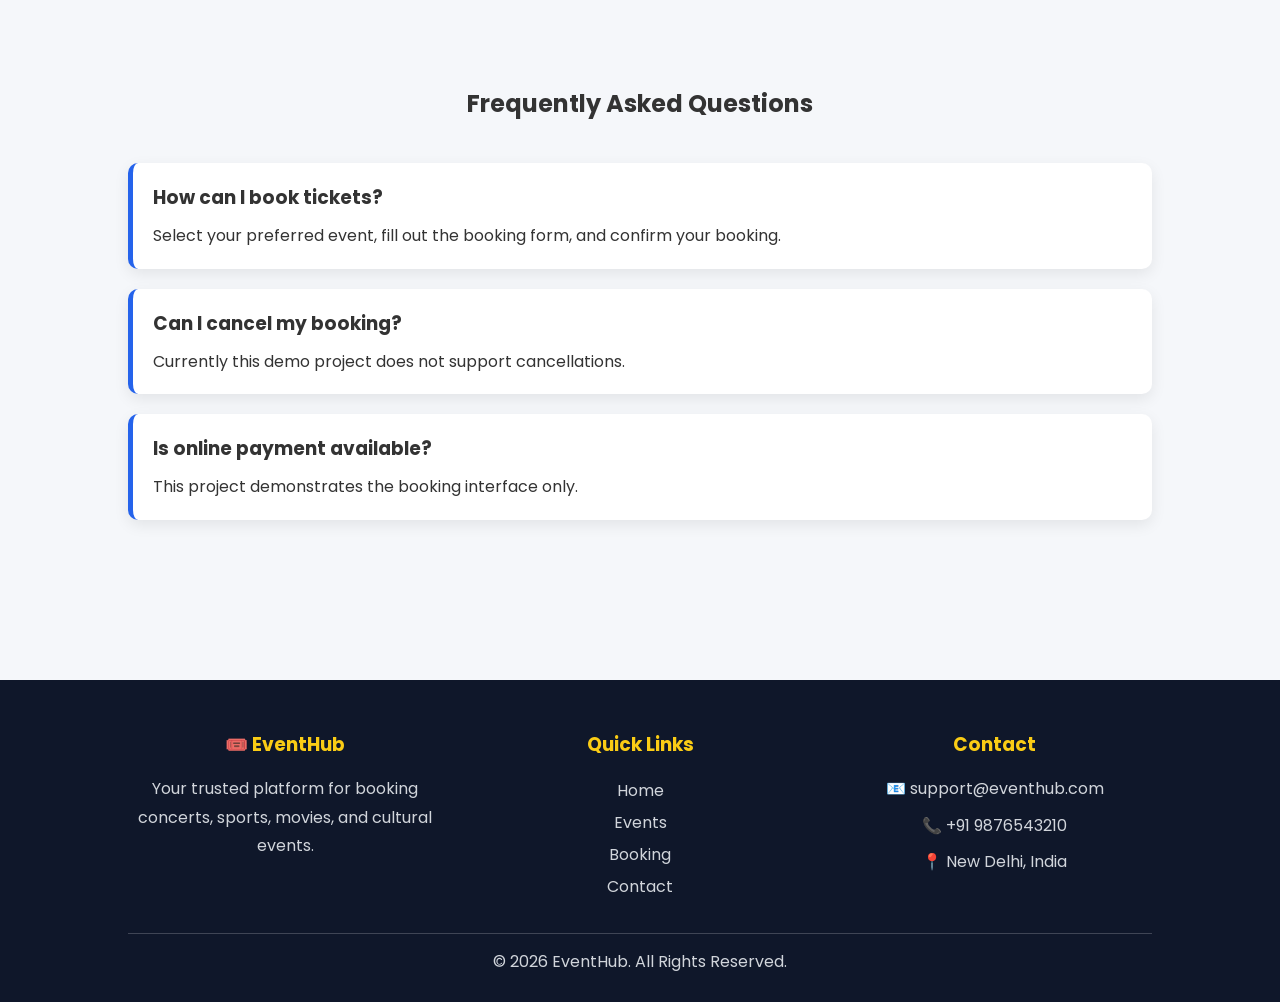
==== commit 531e04b9: "Highlight active navigation links" ====
--- a/index.html
+++ b/index.html
@@ -23,10 +23,10 @@
 
     <nav>
         <ul>
-            <li><a href="index.html">Home</a></li>
-            <li><a href="events.html">Events</a></li>
-            <li><a href="booking.html">Booking</a></li>
-            <li><a href="contact.html">Contact</a></li>
+            <li><a href="index.html" class="active">Home</a></li>
+            <li><a href="events.html" class="active">Events</a></li>
+            <li><a href="booking.html" class="active">Booking</a></li>
+            <li><a href="contact.html" class="active">Contact</a></li>
             <button id="theme-toggle" class="theme-btn">🌙</button>
         </ul>
     </nav>
@@ -222,8 +222,6 @@
 </div>
 
 </section>
-<script src="js/script.js"></script>
-</body>
 
 <footer>
 
@@ -259,4 +257,7 @@
 
 </footer>
 
+<button id="topBtn" title="Go to top">↑</button>
+<script src="js/script.js"></script>
+</body>
 </html>
--- a/css/style.css
+++ b/css/style.css
@@ -561,4 +561,164 @@
 
 .search-box input:focus{
     box-shadow:0 0 12px rgba(37,99,235,.3);
+}
+
+/* Booking Success Message */
+
+.success-message{
+    display:none;
+    max-width:500px;
+    margin:40px auto;
+    background:#ecfdf5;
+    border-left:6px solid #22c55e;
+    padding:30px;
+    border-radius:15px;
+    text-align:center;
+    box-shadow:0 10px 25px rgba(0,0,0,.15);
+}
+
+.success-message h2{
+    color:#15803d;
+    margin-bottom:15px;
+}
+
+.success-message p{
+    margin:10px 0;
+    color:#374151;
+}
+
+/* Dark Mode - Why Choose Us */
+
+.dark-mode .why-us{
+    background:#1f2937;
+}
+
+.dark-mode .why-us h2{
+    color:#ffffff;
+}
+
+.dark-mode .why-card{
+    background:#374151;
+}
+
+.dark-mode .why-card h3{
+    color:#facc15;
+}
+
+.dark-mode .why-card p{
+    color:#e5e7eb;
+}
+
+/* Dark Mode - Booking */
+
+.dark-mode .booking{
+    background:#111827;
+}
+
+.dark-mode .booking h2{
+    color:#ffffff;
+}
+
+.dark-mode .booking label{
+    color:#e5e7eb;
+}
+
+.dark-mode .booking input,
+.dark-mode .booking select{
+    background:#374151;
+    color:#ffffff;
+    border:1px solid #4b5563;
+}
+
+.dark-mode .booking input::placeholder{
+    color:#d1d5db;
+}
+
+/* Dark Mode - Contact */
+
+.dark-mode .contact{
+    background:#111827;
+}
+
+.dark-mode .contact h2,
+.dark-mode .contact p{
+    color:#ffffff;
+}
+
+/* Dark Mode - Footer */
+
+.dark-mode footer{
+    background:#0f172a;
+}
+
+.dark-mode .footer-box p,
+.dark-mode .footer-box a,
+.dark-mode .copyright{
+    color:#d1d5db;
+}
+
+/* Dark Mode - Search */
+
+.dark-mode .search-box input{
+    background:#374151;
+    color:white;
+    border:2px solid #facc15;
+}
+
+.dark-mode .search-box input::placeholder{
+    color:#d1d5db;
+}
+
+/* Dark Mode - Success Message */
+
+.dark-mode .success-message{
+    background:#1f2937;
+    border-left:6px solid #22c55e;
+}
+
+.dark-mode .success-message p{
+    color:#e5e7eb;
+}
+
+.dark-mode .success-message h2{
+    color:#4ade80;
+}
+
+/* Scroll To Top Button */
+
+#topBtn{
+    display:none;
+    position:fixed;
+    bottom:25px;
+    right:25px;
+    z-index:999;
+    border:none;
+    outline:none;
+    background:#facc15;
+    color:#111827;
+    cursor:pointer;
+    width:50px;
+    height:50px;
+    border-radius:50%;
+    font-size:22px;
+    font-weight:bold;
+    box-shadow:0 5px 15px rgba(0,0,0,.25);
+    transition:.3s;
+}
+
+#topBtn:hover{
+    background:#eab308;
+    transform:translateY(-5px);
+}
+
+/* Active Navigation Link */
+
+nav ul li a.active{
+    color:#facc15;
+    border-bottom:2px solid #facc15;
+    padding-bottom:5px;
+}
+
+nav ul li a.active:hover{
+    color:#facc15;
 }
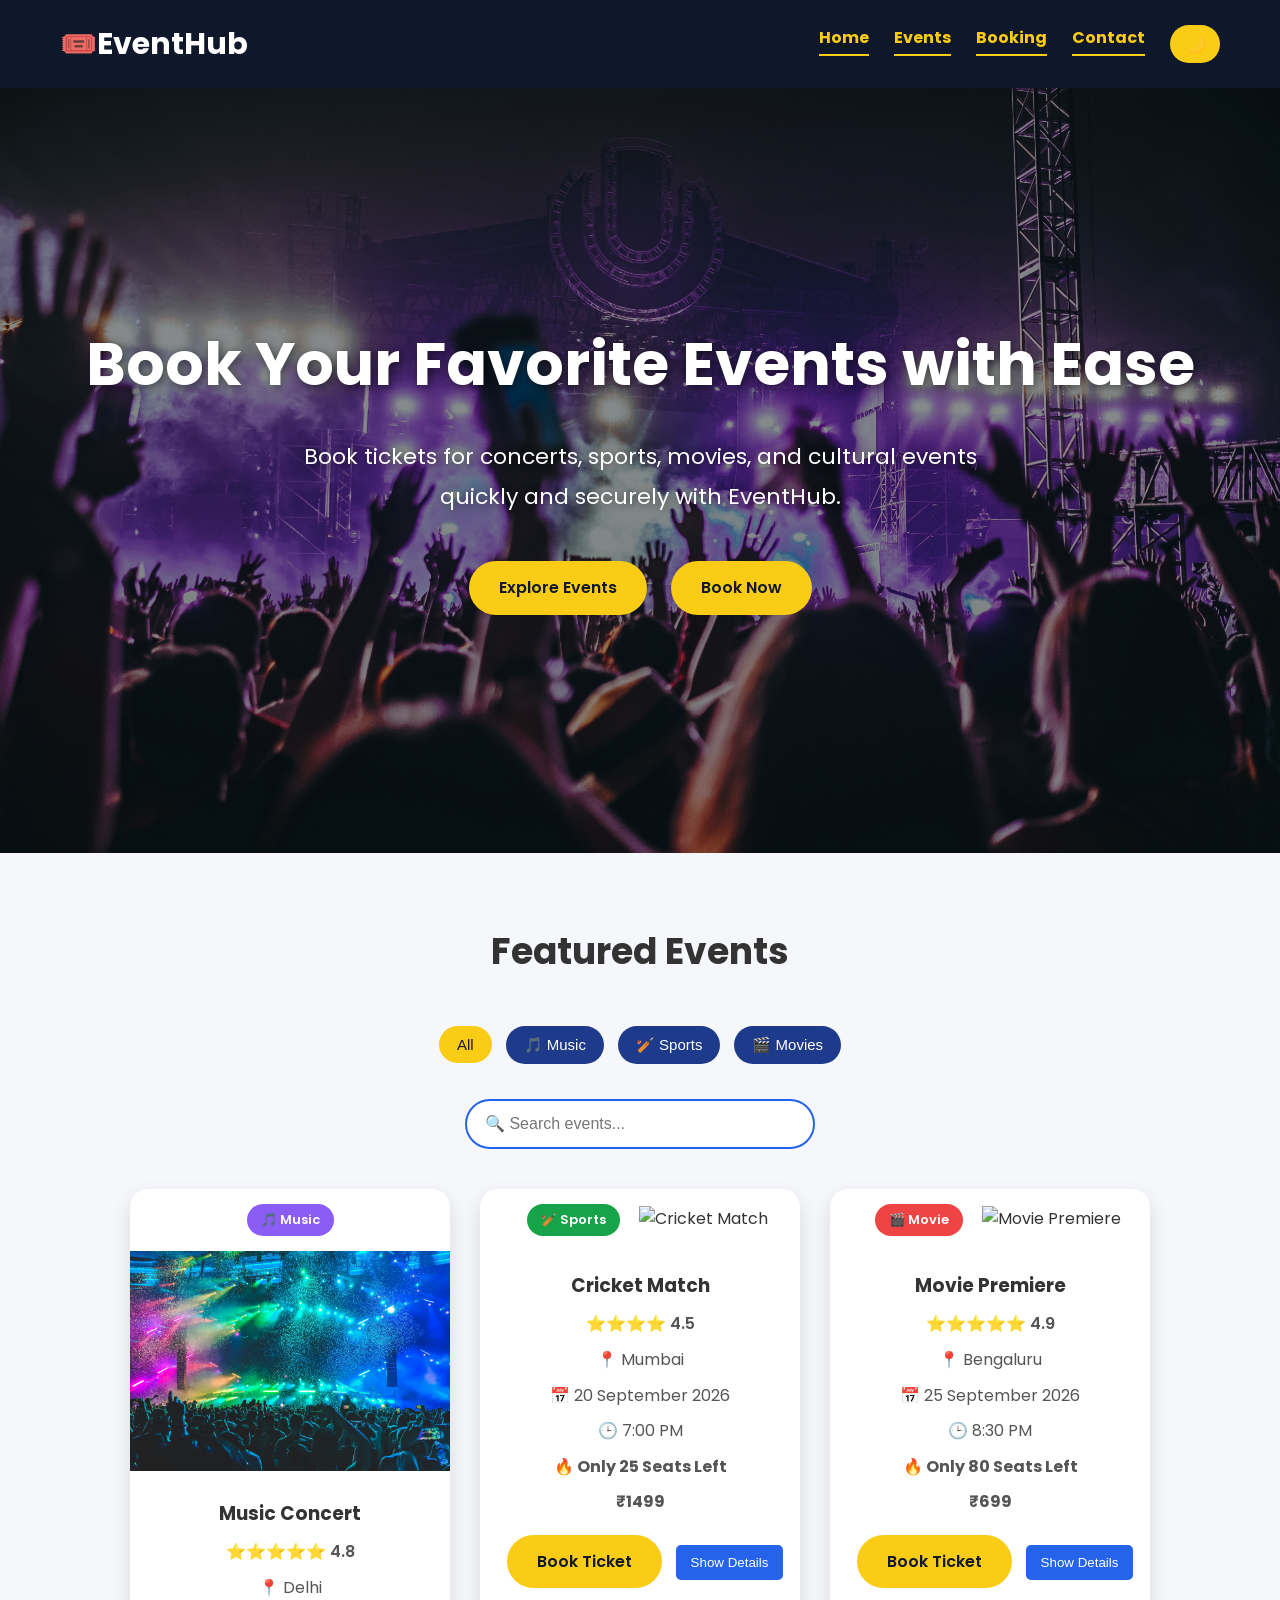
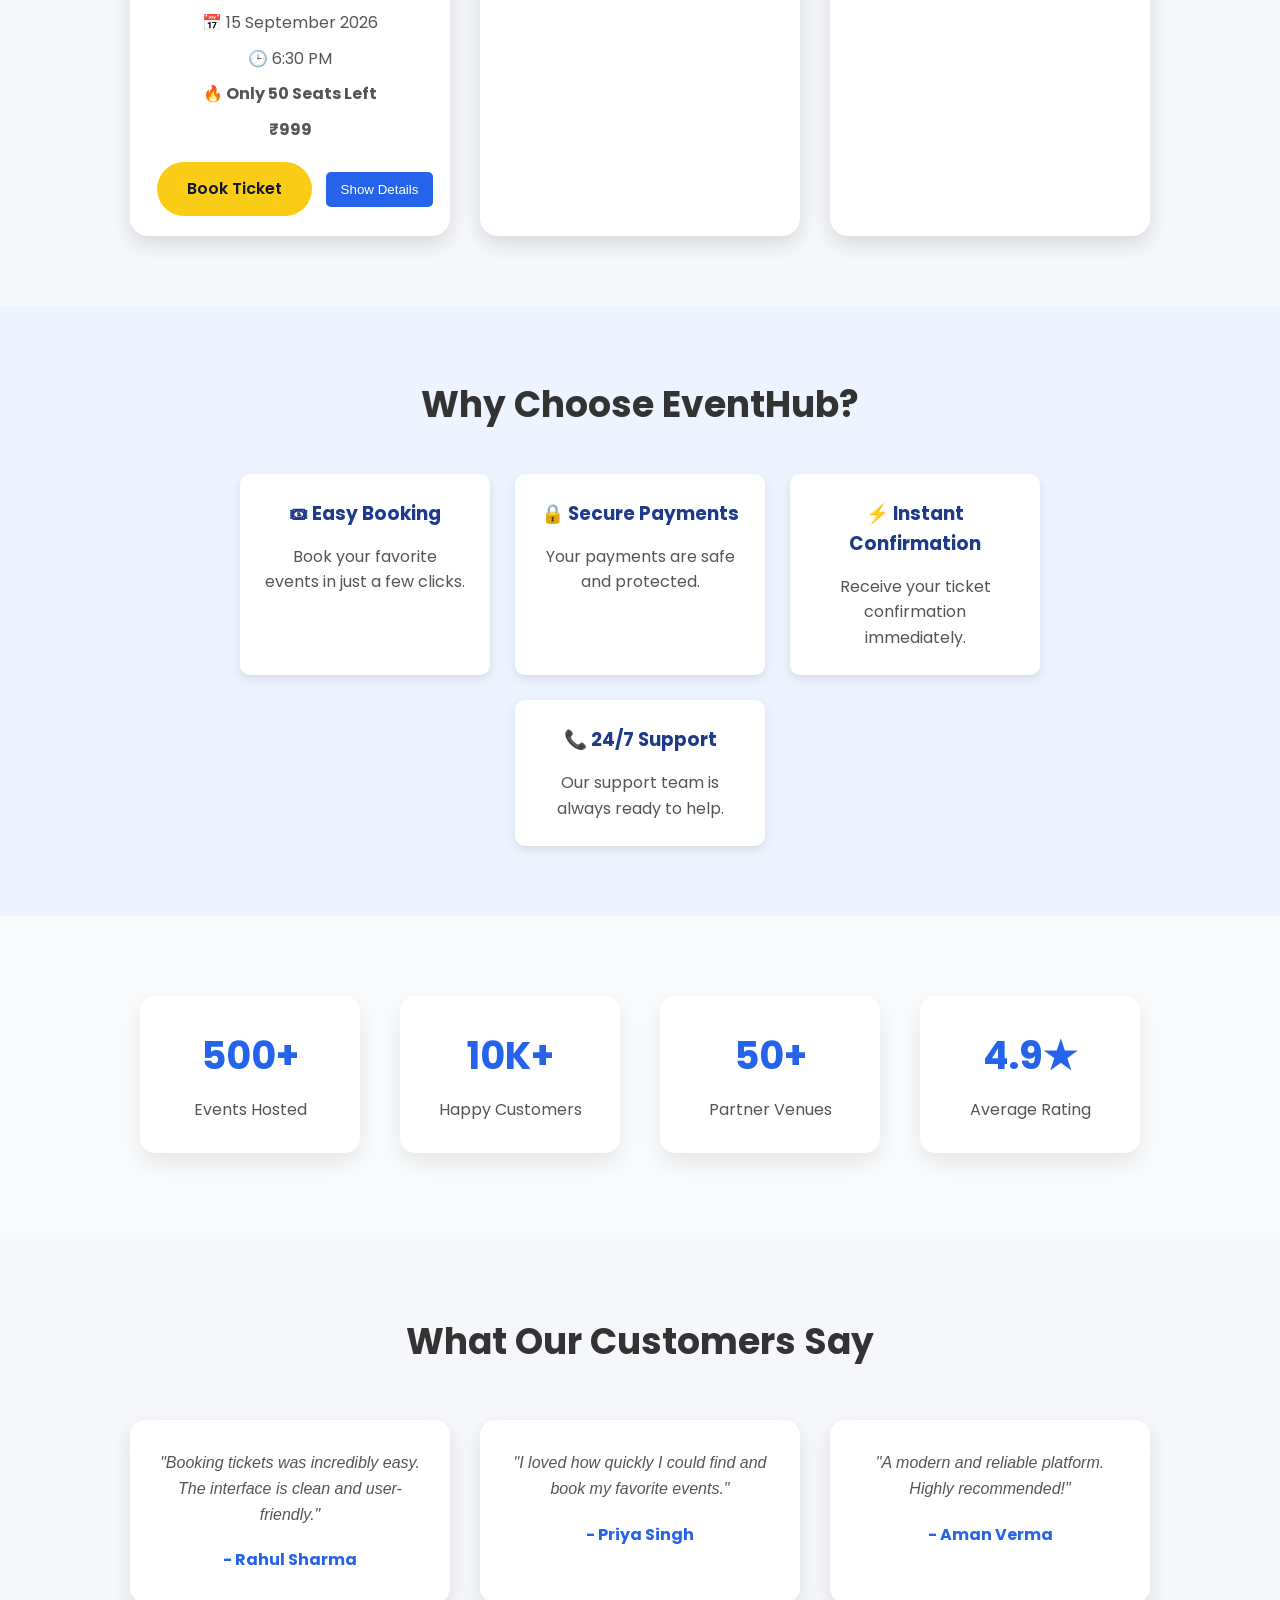
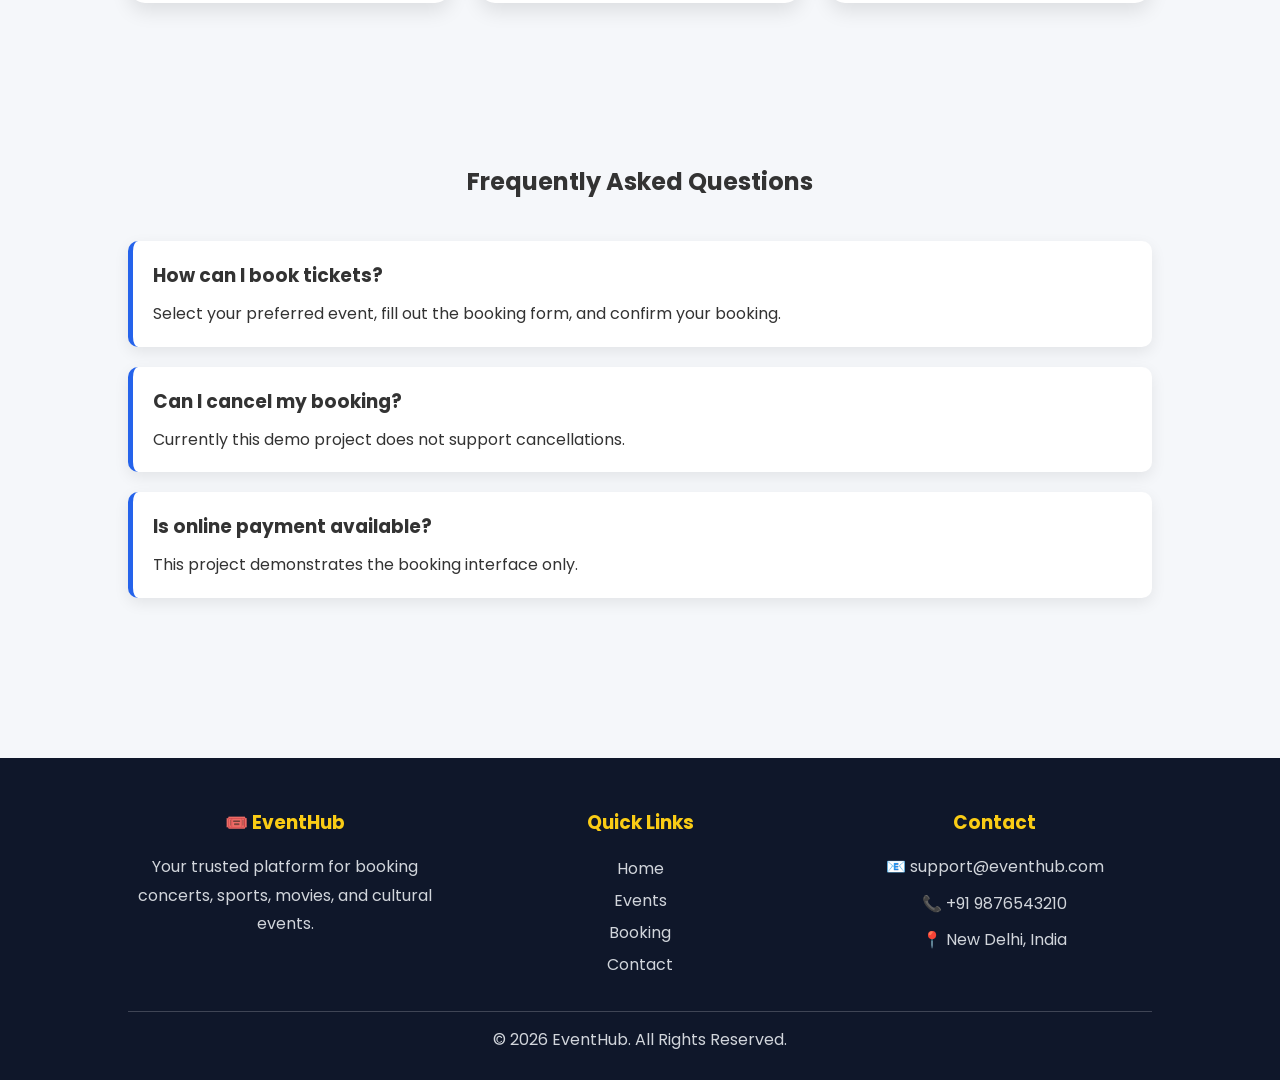
==== commit 90925709: "Add category filter for event listings" ====
--- a/index.html
+++ b/index.html
@@ -45,10 +45,22 @@
     </div>
     </section>
 
-     <section class="events">
+<section class="events">
 
     <h2>Featured Events</h2>
 
+    <div class="filter-buttons">
+
+        <button class="filter-btn active-filter" data-filter="all">All</button>
+
+        <button class="filter-btn" data-filter="music">🎵 Music</button>
+
+        <button class="filter-btn" data-filter="sports">🏏 Sports</button>
+
+        <button class="filter-btn" data-filter="movie">🎬 Movies</button>
+
+    </div>
+    
     <div class="search-box">
     <input
         type="text"
@@ -59,7 +71,7 @@
 
     <div class="event-container">
 
-        <div class="event-card" id="music-event">
+        <div class="event-card" id="music-event" data-category="music">
             <span class="badge music">🎵 Music</span>
             <img src="images/concert.jpg" alt="Music Concert">
             <h3>Music Concert</h3>
@@ -79,7 +91,7 @@
 </div>
         </div>
 
-        <div class="event-card" id="sports-event">
+        <div class="event-card" id="sports-event" data-category="sports">
             <span class="badge sports">🏏 Sports</span>
             <img src="images/cricket.jpg" alt="Cricket Match">
             <h3>Cricket Match</h3>
@@ -99,7 +111,7 @@
 </div>
         </div>
 
-            <div class="event-card" id="movie-event">
+            <div class="event-card" id="movie-event" data-category="movie">
             <span class="badge movie">🎬 Movie</span>
             <img src="images/movie.jpg" alt="Movie Premiere">
             <h3>Movie Premiere</h3>
--- a/css/style.css
+++ b/css/style.css
@@ -721,4 +721,59 @@
 
 nav ul li a.active:hover{
     color:#facc15;
+}
+
+/* Dark Mode - Show Details Button */
+
+.dark-mode .details-btn{
+    background:#facc15;
+    color:#111827;
+    border:none;
+}
+
+.dark-mode .details-btn:hover{
+    background:#eab308;
+}
+
+/* Dark Mode - Event Details */
+
+.dark-mode .event-details{
+    background:#374151;
+    color:#f3f4f6;
+    border-radius:8px;
+    padding:15px;
+    margin-top:15px;
+}
+
+.dark-mode .event-details p{
+    color:#e5e7eb;
+}
+
+/* Category Filter */
+
+.filter-buttons{
+    text-align:center;
+    margin:25px 0;
+}
+
+.filter-btn{
+    padding:10px 18px;
+    margin:5px;
+    border:none;
+    border-radius:25px;
+    background:#1e3a8a;
+    color:white;
+    cursor:pointer;
+    transition:.3s;
+    font-size:15px;
+}
+
+.filter-btn:hover{
+    background:#facc15;
+    color:#111827;
+}
+
+.active-filter{
+    background:#facc15;
+    color:#111827;
 }
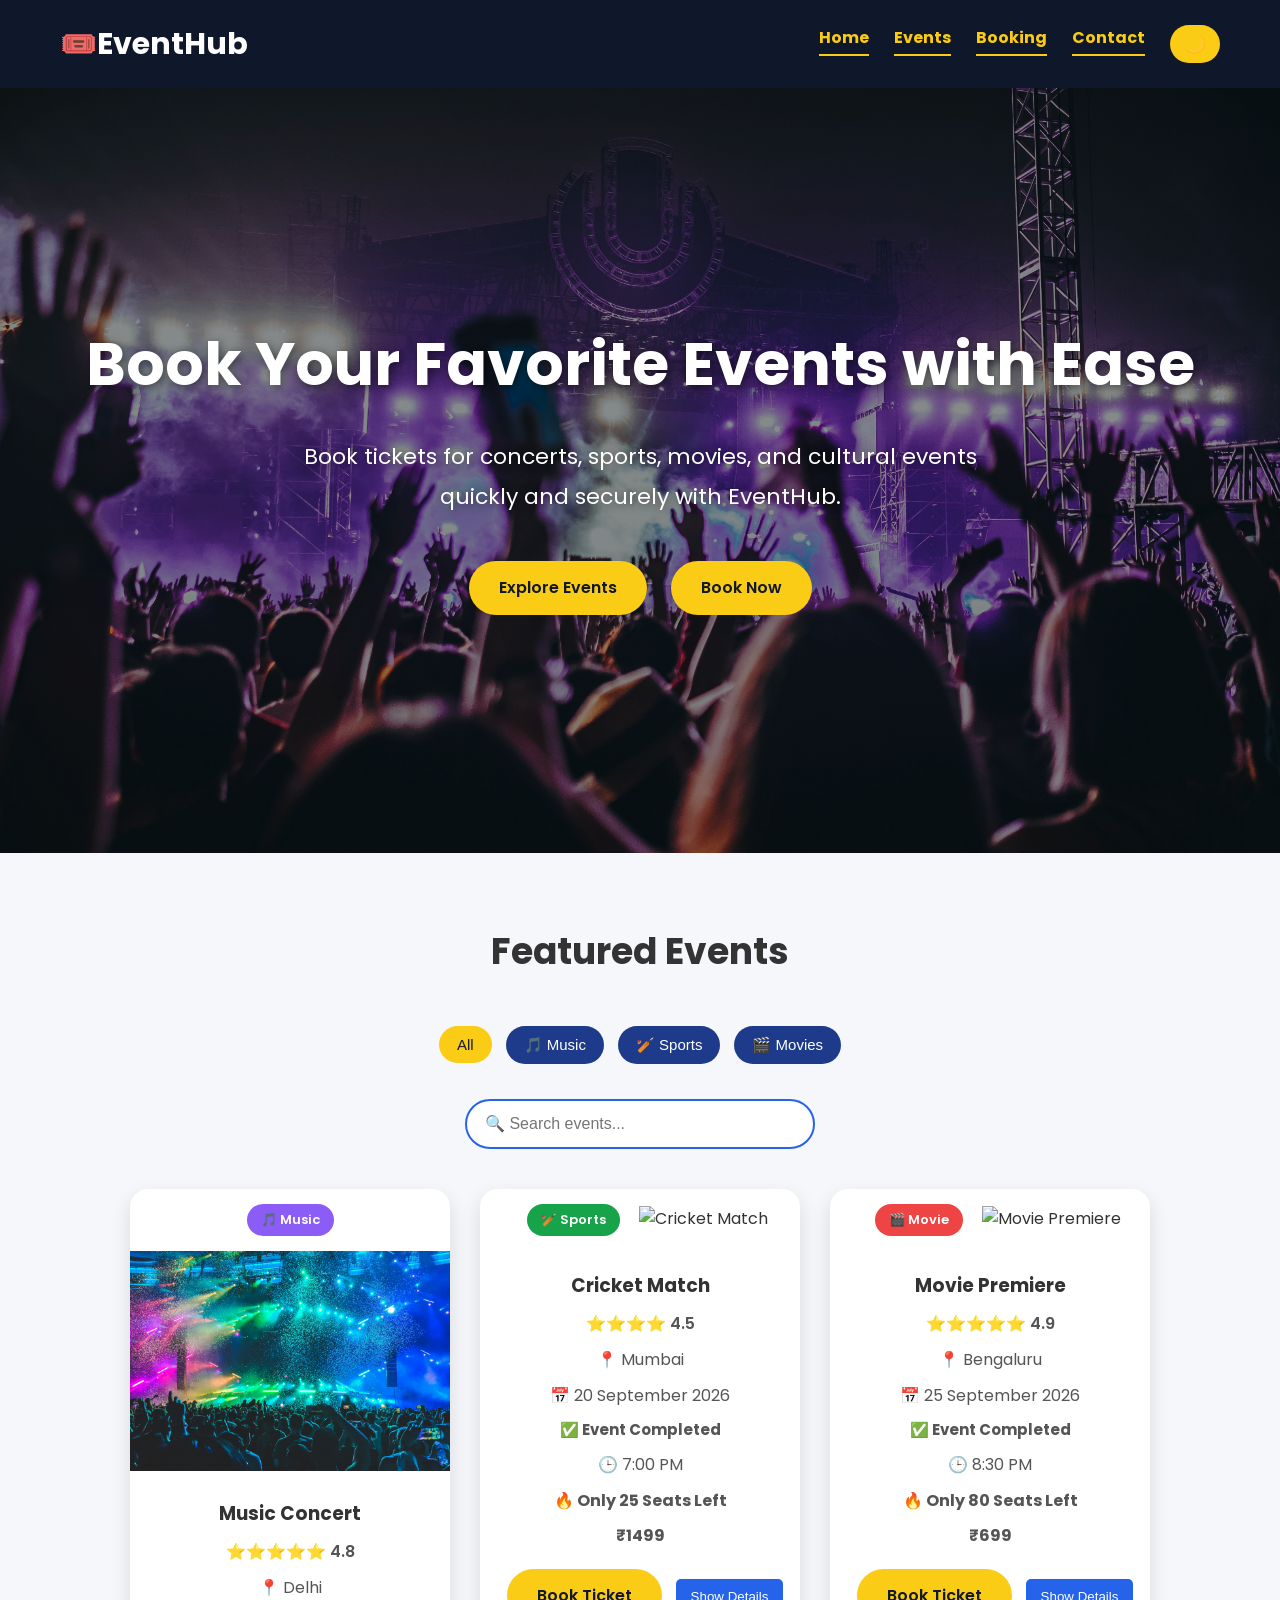
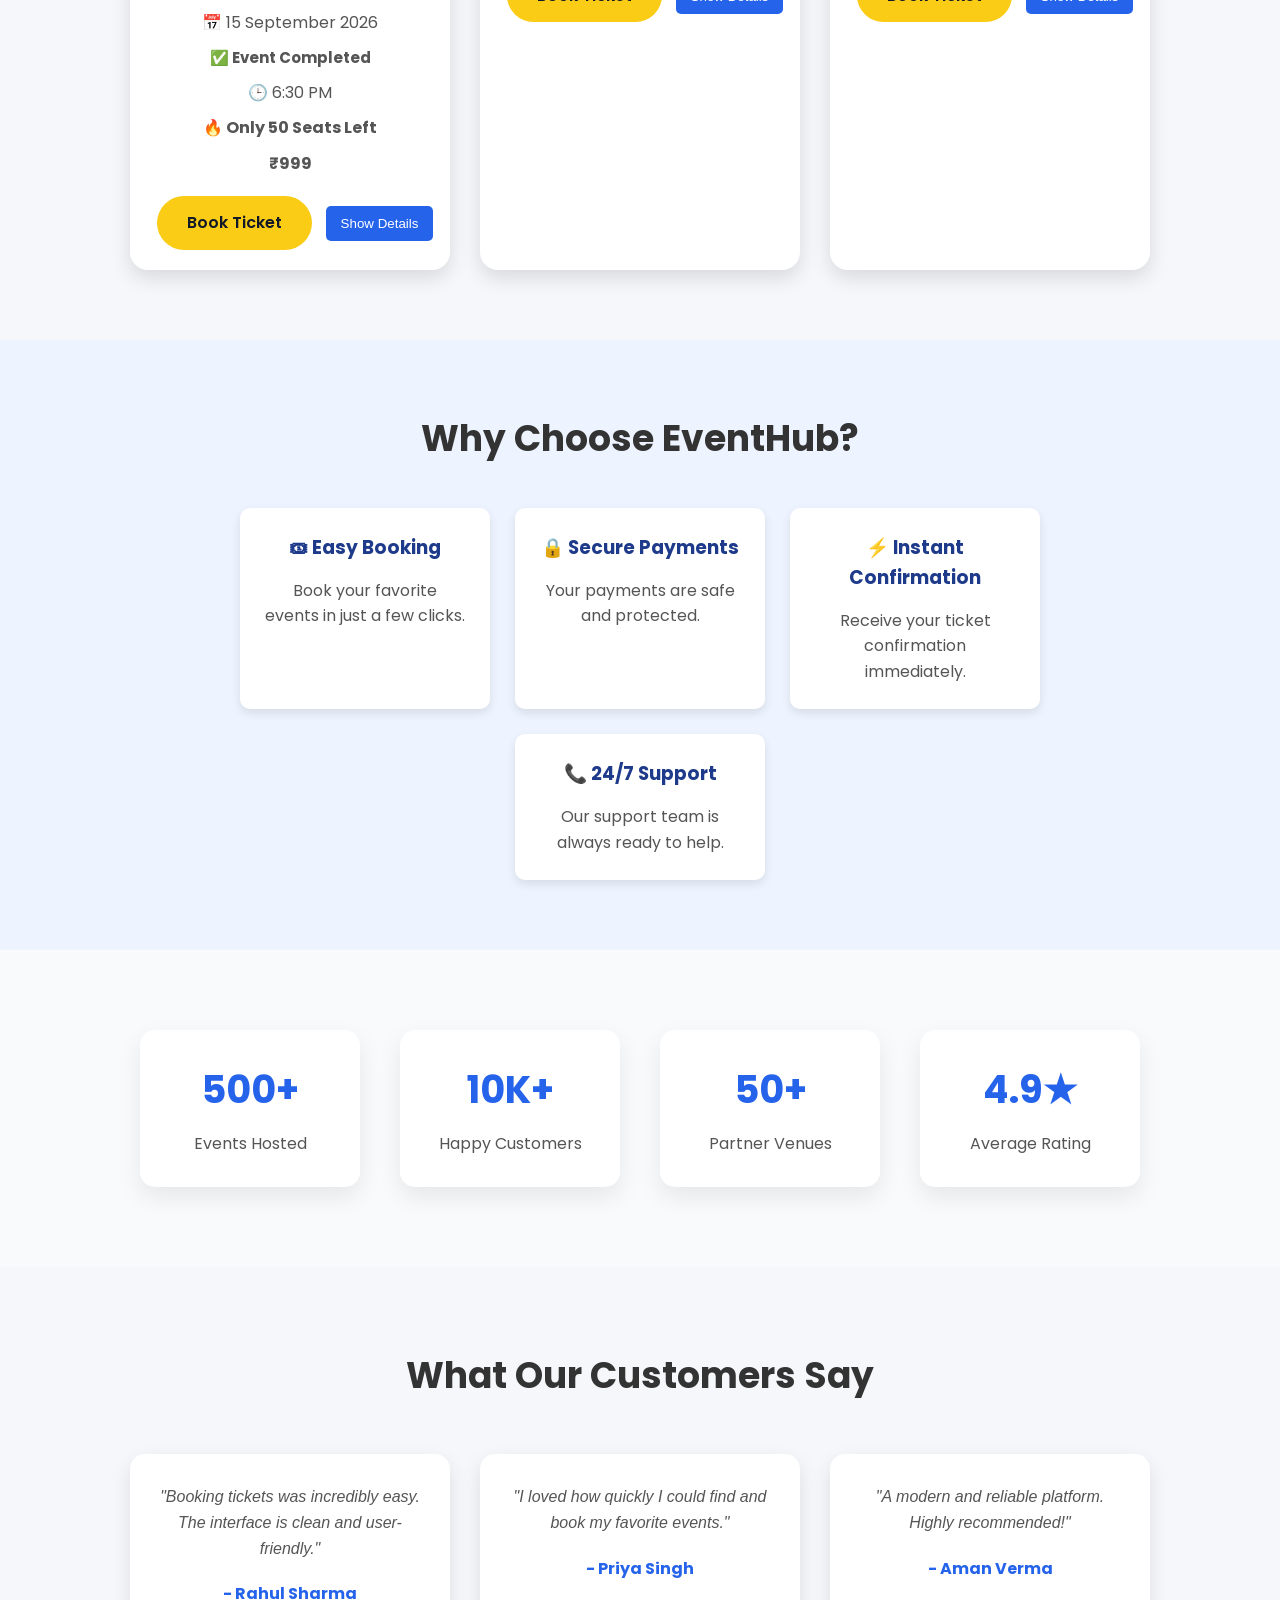
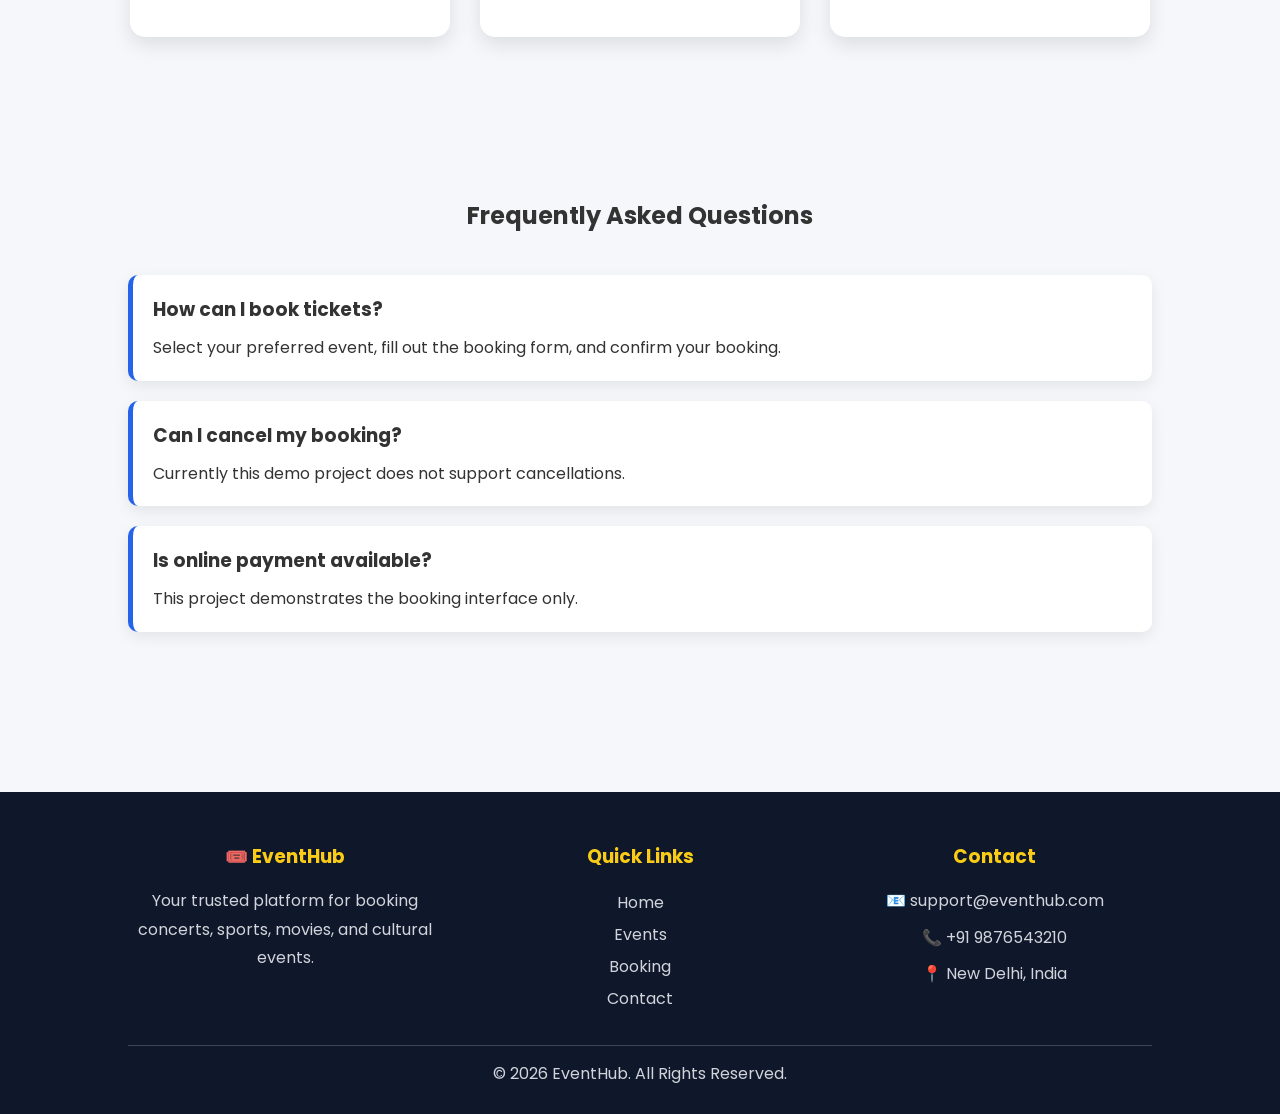
==== commit aa46216a: "Add dynamic countdown for upcoming events" ====
--- a/index.html
+++ b/index.html
@@ -78,6 +78,7 @@
             <p class="rating">⭐⭐⭐⭐⭐ 4.8</p>
             <p>📍 Delhi</p>
             <p>📅 15 September 2026</p>
+            <p class="countdown" data-date="2026-08-06"></p>
             <p>🕒 6:30 PM</p>
             <p class="seats">🔥 Only 50 Seats Left</p>
             <p><strong>₹999</strong></p>
@@ -98,6 +99,7 @@
             <p class="rating">⭐⭐⭐⭐ 4.5</p>
             <p>📍 Mumbai</p>
             <p>📅 20 September 2026</p>
+            <p class="countdown" data-date="2026-09-20"></p>
             <p>🕒 7:00 PM</p>
             <p class="seats">🔥 Only 25 Seats Left</p>
             <p><strong>₹1499</strong></p>
@@ -118,6 +120,7 @@
             <p class="rating">⭐⭐⭐⭐⭐ 4.9</p>
             <p>📍 Bengaluru</p>
             <p>📅 25 September 2026</p>
+            <p class="countdown" data-date="2026-09-25"></p>
              <p>🕒 8:30 PM</p>
             <p class="seats">🔥 Only 80 Seats Left</p>
             <p><strong>₹699</strong></p>
--- a/css/style.css
+++ b/css/style.css
@@ -776,4 +776,17 @@
 .active-filter{
     background:#facc15;
     color:#111827;
+}
+
+/* Event Countdown */
+
+.countdown{
+    color:#dc2626;
+    font-weight:bold;
+    margin:8px 0;
+    font-size:15px;
+}
+
+.dark-mode .countdown{
+    color:#f87171;
 }
